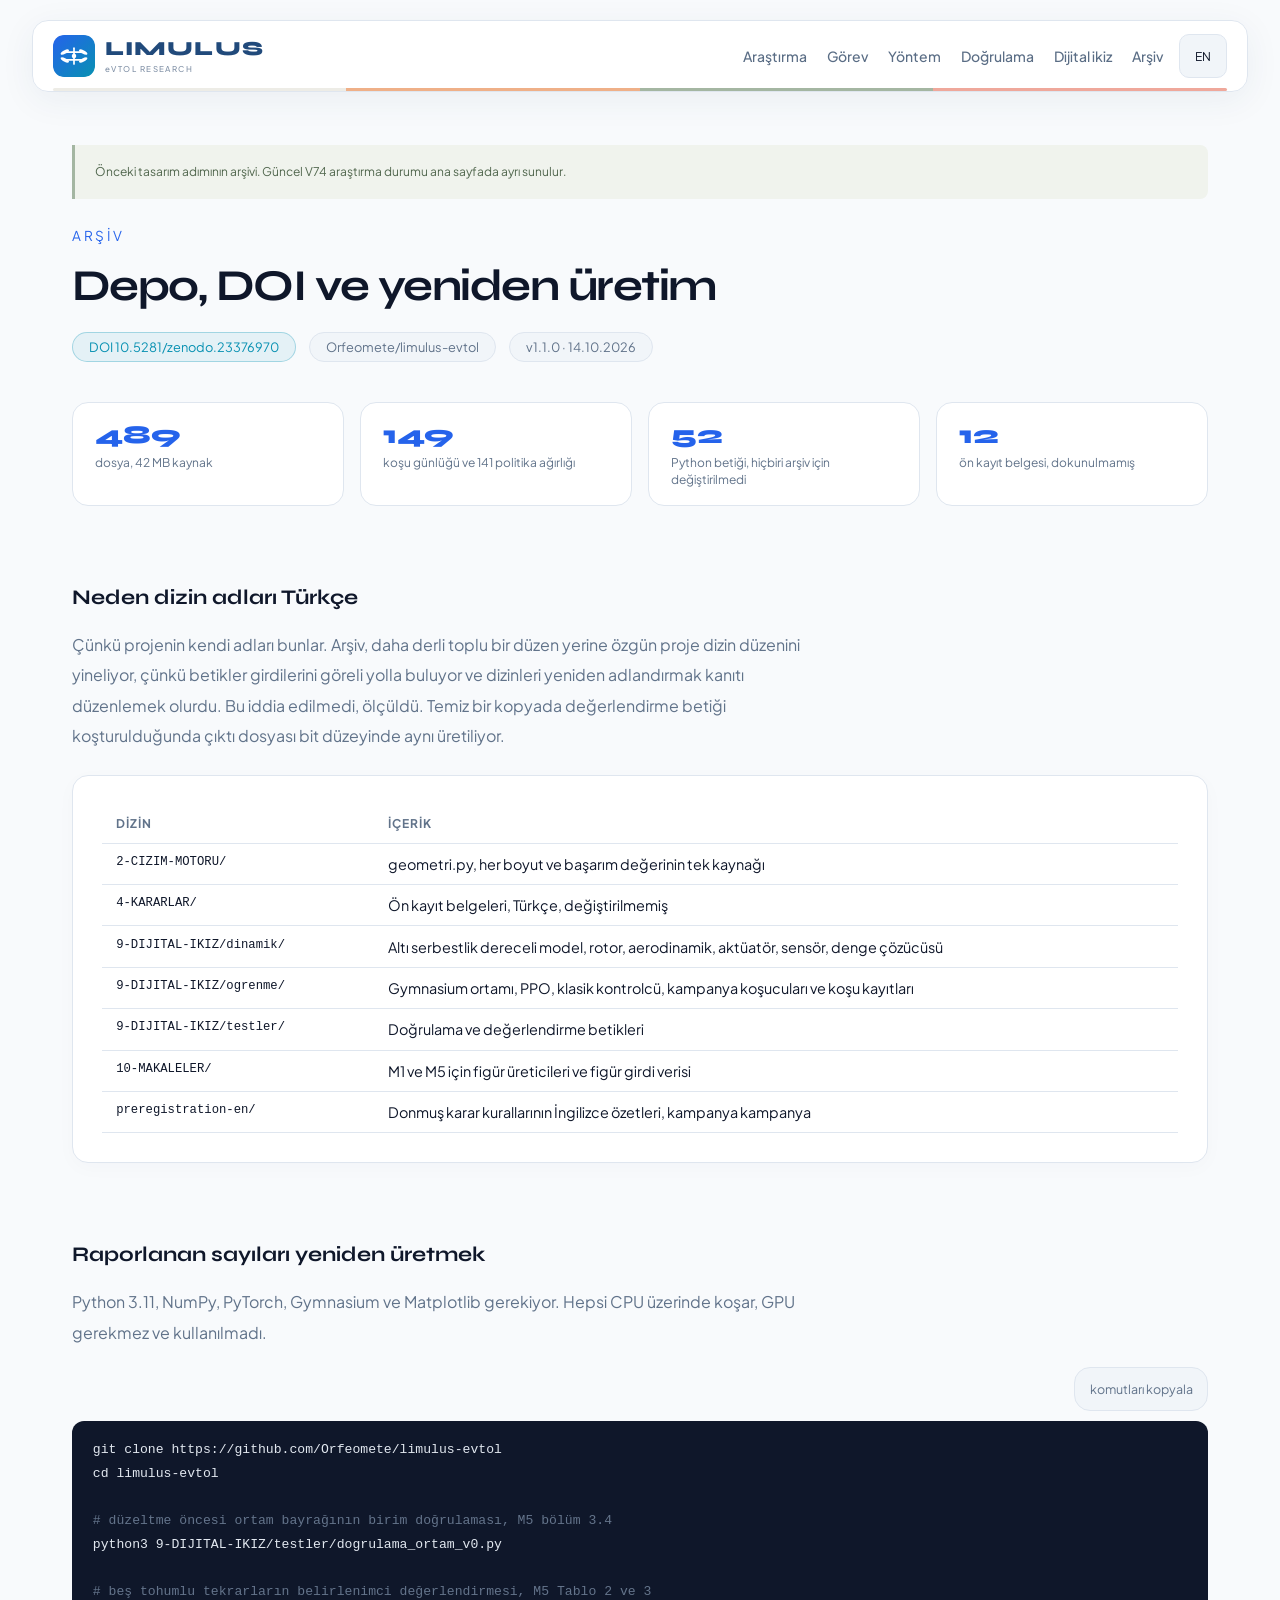
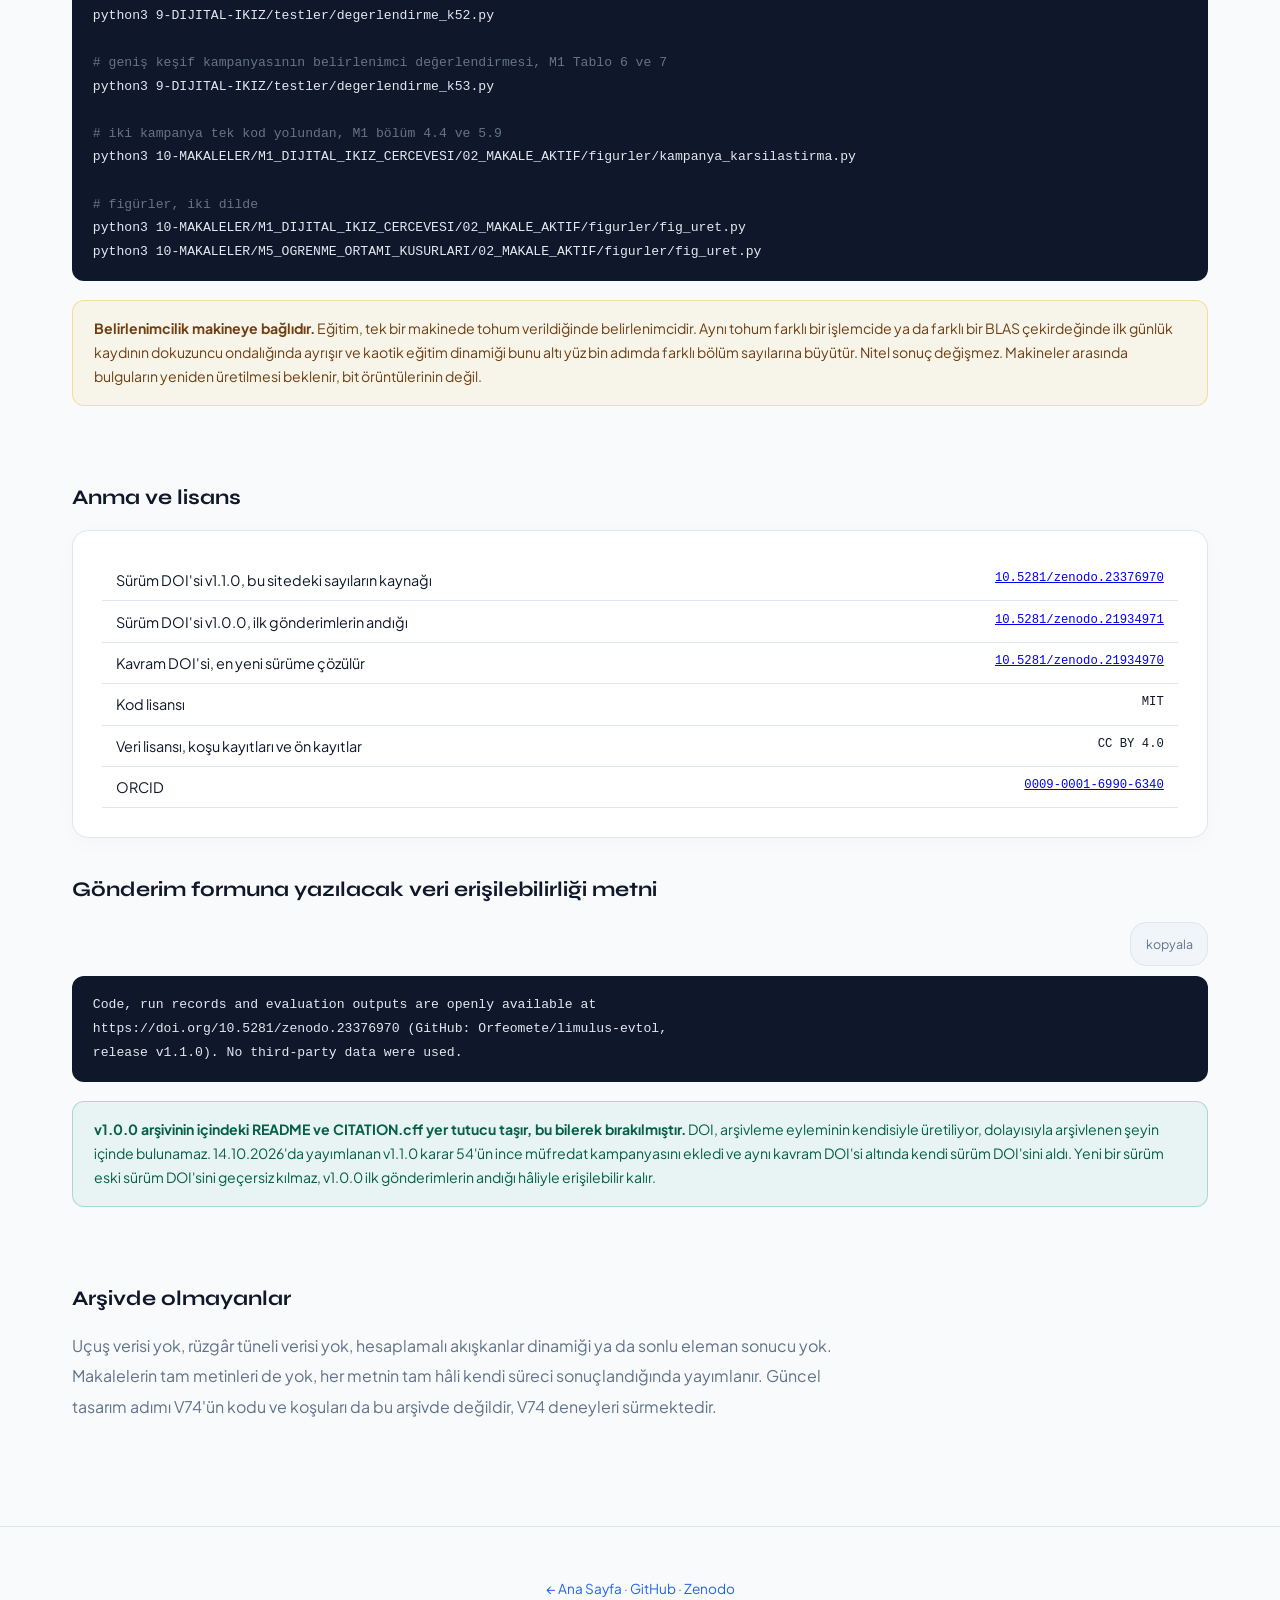
==== arsiv/index.html @ 0f7df324 "Increase navigation label size for readability" ====
<!DOCTYPE html>
<html lang="tr">
<head>
<meta charset="UTF-8">
<meta name="viewport" content="width=device-width, initial-scale=1.0">
<title>Arşiv, Depo ve DOI — LIMULUS-eVTOL</title>
<meta name="description" content="LIMULUS-eVTOL deposu, Zenodo DOI'leri, yeniden üretim komutları ve lisanslar.">
<meta property="og:type" content="website">
<meta property="og:site_name" content="LIMULUS-eVTOL">
<meta property="og:title" content="Arşiv, Depo ve DOI · LIMULUS-eVTOL">
<meta property="og:description" content="LIMULUS-eVTOL deposu, Zenodo DOI'leri, yeniden üretim komutları ve lisanslar.">
<meta property="og:url" content="https://limulus.cdsa.app/arsiv/">
<meta property="og:image" content="https://limulus.cdsa.app/assets/v74_helipad.jpg">
<meta name="twitter:card" content="summary_large_image">
<link rel="icon" type="image/svg+xml" href="../favicon.svg">
<link href="https://fonts.googleapis.com/css2?family=Plus+Jakarta+Sans:wght@300;400;500;600;700;800&family=Syne:wght@400;600;700;800&display=swap" rel="stylesheet">
<link rel="stylesheet" href="../assets/limulus.css?v=20261023nav1">
<script>document.documentElement.classList.add("js")</script>

<style>
pre.kod { background: #0f172a; color: #e2e8f0; border-radius: 12px; padding: 1.1rem 1.3rem; overflow-x: auto; font-size: 0.82rem; line-height: 1.8; font-family: ui-monospace, SFMono-Regular, Menlo, monospace; }
pre.kod .c { color: #64748b; }
.kopyala { background: var(--surface2); border: 1px solid var(--border); border-radius: 16px; padding: 0.35rem 0.9rem; font-size: 0.78rem; cursor: pointer; font-family: inherit; color: var(--text-muted); }
.kopyala:hover { border-color: var(--accent); color: var(--accent); }
</style>
</head>
<body data-kok="../" class="archive-page"><a class="skip-link" href="#archive-content">İçeriğe geç / Skip to content</a>

<nav aria-label="Ana gezinme"><a class="nav-logo" href="../"><img src="../favicon.svg" alt="" width="42" height="42"><span class="brand-word">LIMULUS<small>eVTOL RESEARCH</small></span></a><ul class="nav-links" id="main-nav"><li><a class="" data-tr="Araştırma" data-en="Research" href="../#ozet">Araştırma</a></li><li><a class="" data-tr="Görev" data-en="Mission" href="../#senaryo">Görev</a></li><li><a class="" data-tr="Yöntem" data-en="Methods" href="../#yontem">Yöntem</a></li><li><a class="" data-tr="Doğrulama" data-en="Validation" href="../#dogrulama">Doğrulama</a></li><li><a class="" data-tr="Dijital ikiz" data-en="Digital twin" href="../ikiz/">Dijital ikiz</a></li><li><a class="" data-tr="Arşiv" data-en="Archive" href="../arsiv/">Arşiv</a></li></ul><button type="button" class="lang-btn" onclick="toggleLang()" aria-label="Switch to English">EN</button></nav>

<header class="page-head"><p class="archive-context" data-tr="Önceki tasarım adımının arşivi. Güncel V74 araştırma durumu ana sayfada ayrı sunulur." data-en="Archive of the earlier design stage. The current V74 research status is presented separately on the home page." >Önceki tasarım adımının arşivi. Güncel V74 araştırma durumu ana sayfada ayrı sunulur.</p>
  <div class="section-label" data-tr="Arşiv" data-en="Archive">Arşiv</div>
  <h1 data-tr="Depo, DOI ve yeniden üretim" data-en="Repository, DOI and reproduction">Depo, DOI ve yeniden üretim</h1>
  <div class="badge-line">
    <a class="precomp-badge" href="https://doi.org/10.5281/zenodo.23376970" target="_blank" rel="noopener" style="text-decoration:none">DOI 10.5281/zenodo.23376970</a>
    <a class="meta-tag" href="https://github.com/Orfeomete/limulus-evtol" target="_blank" rel="noopener" style="text-decoration:none">Orfeomete/limulus-evtol</a>
    <span class="meta-tag">v1.1.0 · 14.10.2026</span>
  </div>
</header>

<main id="archive-content">
  <section style="padding-top:1rem">
    <div class="chips">
      <div class="chip"><div class="v">489</div><div class="k" data-tr="dosya, 42 MB kaynak" data-en="files, 42 MB source">dosya, 42 MB kaynak</div></div>
      <div class="chip"><div class="v">149</div><div class="k" data-tr="koşu günlüğü ve 141 politika ağırlığı" data-en="run logs and 141 policy checkpoints">koşu günlüğü ve 141 politika ağırlığı</div></div>
      <div class="chip"><div class="v">52</div><div class="k" data-tr="Python betiği, hiçbiri arşiv için değiştirilmedi" data-en="Python scripts, none edited for archiving">Python betiği, hiçbiri arşiv için değiştirilmedi</div></div>
      <div class="chip"><div class="v">12</div><div class="k" data-tr="ön kayıt belgesi, dokunulmamış" data-en="preregistration documents, untouched">ön kayıt belgesi, dokunulmamış</div></div>
    </div>
  </section>

  <section>
    <h2 data-tr="Neden dizin adları Türkçe" data-en="Why the directory names are Turkish">Neden dizin adları Türkçe</h2>
    <p class="lead"
       data-tr="Çünkü projenin kendi adları bunlar. Arşiv, daha derli toplu bir düzen yerine özgün proje dizin düzenini yineliyor, çünkü betikler girdilerini göreli yolla buluyor ve dizinleri yeniden adlandırmak kanıtı düzenlemek olurdu. Bu iddia edilmedi, ölçüldü. Temiz bir kopyada değerlendirme betiği koşturulduğunda çıktı dosyası bit düzeyinde aynı üretiliyor."
       data-en="Because they are the project's own names. The archive reproduces the original project directory layout rather than a tidier one, because the scripts locate their inputs by relative path and renaming the directories would have meant editing the evidence. This was measured rather than asserted. Running the evaluation script in a fresh clone regenerates the output file bit-identically.">
      Çünkü projenin kendi adları bunlar. Arşiv, daha derli toplu bir düzen yerine özgün proje dizin düzenini yineliyor, çünkü betikler girdilerini göreli yolla buluyor ve dizinleri yeniden adlandırmak kanıtı düzenlemek olurdu. Bu iddia edilmedi, ölçüldü. Temiz bir kopyada değerlendirme betiği koşturulduğunda çıktı dosyası bit düzeyinde aynı üretiliyor.
    </p>
    <div class="card" style="margin-top:1.5rem;overflow-x:auto">
      <table class="cfg">
        <thead><tr><th data-tr="Dizin" data-en="Directory">Dizin</th><th style="text-align:left" data-tr="İçerik" data-en="Contents">İçerik</th></tr></thead>
        <tbody>
          <tr><td class="mono">2-CIZIM-MOTORU/</td><td style="text-align:left" data-tr="geometri.py, her boyut ve başarım değerinin tek kaynağı" data-en="geometri.py, the single source of truth for every dimension and performance value">geometri.py, her boyut ve başarım değerinin tek kaynağı</td></tr>
          <tr><td class="mono">4-KARARLAR/</td><td style="text-align:left" data-tr="Ön kayıt belgeleri, Türkçe, değiştirilmemiş" data-en="The preregistration documents, in Turkish, unmodified">Ön kayıt belgeleri, Türkçe, değiştirilmemiş</td></tr>
          <tr><td class="mono">9-DIJITAL-IKIZ/dinamik/</td><td style="text-align:left" data-tr="Altı serbestlik dereceli model, rotor, aerodinamik, aktüatör, sensör, denge çözücüsü" data-en="Six-degree-of-freedom model, rotor, aerodynamics, actuator, sensor, trim solver">Altı serbestlik dereceli model, rotor, aerodinamik, aktüatör, sensör, denge çözücüsü</td></tr>
          <tr><td class="mono">9-DIJITAL-IKIZ/ogrenme/</td><td style="text-align:left" data-tr="Gymnasium ortamı, PPO, klasik kontrolcü, kampanya koşucuları ve koşu kayıtları" data-en="Gymnasium environment, PPO, classical controller, campaign runners and the run records">Gymnasium ortamı, PPO, klasik kontrolcü, kampanya koşucuları ve koşu kayıtları</td></tr>
          <tr><td class="mono">9-DIJITAL-IKIZ/testler/</td><td style="text-align:left" data-tr="Doğrulama ve değerlendirme betikleri" data-en="Verification and evaluation scripts">Doğrulama ve değerlendirme betikleri</td></tr>
          <tr><td class="mono">10-MAKALELER/</td><td style="text-align:left" data-tr="M1 ve M5 için figür üreticileri ve figür girdi verisi" data-en="Figure generators and figure input data for M1 and M5">M1 ve M5 için figür üreticileri ve figür girdi verisi</td></tr>
          <tr><td class="mono">preregistration-en/</td><td style="text-align:left" data-tr="Donmuş karar kurallarının İngilizce özetleri, kampanya kampanya" data-en="English summaries of the frozen decision rules, campaign by campaign">Donmuş karar kurallarının İngilizce özetleri, kampanya kampanya</td></tr>
        </tbody>
      </table>
    </div>
  </section>

  <section>
    <h2 data-tr="Raporlanan sayıları yeniden üretmek" data-en="Reproducing the reported numbers">Raporlanan sayıları yeniden üretmek</h2>
    <p class="lead" style="margin-bottom:1.2rem"
       data-tr="Python 3.11, NumPy, PyTorch, Gymnasium ve Matplotlib gerekiyor. Hepsi CPU üzerinde koşar, GPU gerekmez ve kullanılmadı."
       data-en="Requires Python 3.11, NumPy, PyTorch, Gymnasium and Matplotlib. Everything runs on CPU, no GPU is required and none was used.">
      Python 3.11, NumPy, PyTorch, Gymnasium ve Matplotlib gerekiyor. Hepsi CPU üzerinde koşar, GPU gerekmez ve kullanılmadı.
    </p>
    <div style="display:flex;justify-content:flex-end;margin-bottom:0.6rem"><button class="kopyala" onclick="kopyala('kodBlok', this)" data-tr="komutları kopyala" data-en="copy commands">komutları kopyala</button></div>
<pre class="kod" id="kodBlok">git clone https://github.com/Orfeomete/limulus-evtol
cd limulus-evtol

<span class="c"># düzeltme öncesi ortam bayrağının birim doğrulaması, M5 bölüm 3.4</span>
python3 9-DIJITAL-IKIZ/testler/dogrulama_ortam_v0.py

<span class="c"># beş tohumlu tekrarların belirlenimci değerlendirmesi, M5 Tablo 2 ve 3</span>
python3 9-DIJITAL-IKIZ/testler/degerlendirme_k52.py

<span class="c"># geniş keşif kampanyasının belirlenimci değerlendirmesi, M1 Tablo 6 ve 7</span>
python3 9-DIJITAL-IKIZ/testler/degerlendirme_k53.py

<span class="c"># iki kampanya tek kod yolundan, M1 bölüm 4.4 ve 5.9</span>
python3 10-MAKALELER/M1_DIJITAL_IKIZ_CERCEVESI/02_MAKALE_AKTIF/figurler/kampanya_karsilastirma.py

<span class="c"># figürler, iki dilde</span>
python3 10-MAKALELER/M1_DIJITAL_IKIZ_CERCEVESI/02_MAKALE_AKTIF/figurler/fig_uret.py
python3 10-MAKALELER/M5_OGRENME_ORTAMI_KUSURLARI/02_MAKALE_AKTIF/figurler/fig_uret.py</pre>

    <div class="note-box"
         data-tr="<strong>Belirlenimcilik makineye bağlıdır.</strong> Eğitim, tek bir makinede tohum verildiğinde belirlenimcidir. Aynı tohum farklı bir işlemcide ya da farklı bir BLAS çekirdeğinde ilk günlük kaydının dokuzuncu ondalığında ayrışır ve kaotik eğitim dinamiği bunu altı yüz bin adımda farklı bölüm sayılarına büyütür. Nitel sonuç değişmez. Makineler arasında bulguların yeniden üretilmesi beklenir, bit örüntülerinin değil."
         data-en="<strong>Determinism is machine-dependent.</strong> Training is deterministic given a seed on one machine. The same seed on a different CPU or BLAS kernel diverges at the ninth decimal of the first log record, and chaotic training dynamics amplify that into different episode counts by six hundred thousand steps. The qualitative outcome is unchanged. Across machines, expect to reproduce findings rather than bit patterns.">
      <strong>Belirlenimcilik makineye bağlıdır.</strong> Eğitim, tek bir makinede tohum verildiğinde belirlenimcidir. Aynı tohum farklı bir işlemcide ya da farklı bir BLAS çekirdeğinde ilk günlük kaydının dokuzuncu ondalığında ayrışır ve kaotik eğitim dinamiği bunu altı yüz bin adımda farklı bölüm sayılarına büyütür. Nitel sonuç değişmez. Makineler arasında bulguların yeniden üretilmesi beklenir, bit örüntülerinin değil.
    </div>
  </section>

  <section>
    <h2 data-tr="Anma ve lisans" data-en="Citation and licence">Anma ve lisans</h2>
    <div class="card">
      <table class="cfg">
        <tbody>
          <tr><td data-tr="Sürüm DOI'si v1.1.0, bu sitedeki sayıların kaynağı" data-en="Version DOI v1.1.0, source of the numbers on this site">Sürüm DOI'si v1.1.0, bu sitedeki sayıların kaynağı</td><td class="mono"><a href="https://doi.org/10.5281/zenodo.23376970" target="_blank" rel="noopener">10.5281/zenodo.23376970</a></td></tr>
          <tr><td data-tr="Sürüm DOI'si v1.0.0, ilk gönderimlerin andığı" data-en="Version DOI v1.0.0, cited by the first submissions">Sürüm DOI'si v1.0.0, ilk gönderimlerin andığı</td><td class="mono"><a href="https://doi.org/10.5281/zenodo.21934971" target="_blank" rel="noopener">10.5281/zenodo.21934971</a></td></tr>
          <tr><td data-tr="Kavram DOI'si, en yeni sürüme çözülür" data-en="Concept DOI, resolves to the newest version">Kavram DOI'si, en yeni sürüme çözülür</td><td class="mono"><a href="https://doi.org/10.5281/zenodo.21934970" target="_blank" rel="noopener">10.5281/zenodo.21934970</a></td></tr>
          <tr><td data-tr="Kod lisansı" data-en="Code licence">Kod lisansı</td><td class="mono">MIT</td></tr>
          <tr><td data-tr="Veri lisansı, koşu kayıtları ve ön kayıtlar" data-en="Data licence, run records and preregistrations">Veri lisansı, koşu kayıtları ve ön kayıtlar</td><td class="mono">CC BY 4.0</td></tr>
          <tr><td>ORCID</td><td class="mono"><a href="https://orcid.org/0009-0001-6990-6340" target="_blank" rel="noopener">0009-0001-6990-6340</a></td></tr>
        </tbody>
      </table>
    </div>

    <h2 style="margin-top:2.5rem" data-tr="Gönderim formuna yazılacak veri erişilebilirliği metni" data-en="Data availability text for the submission form">Gönderim formuna yazılacak veri erişilebilirliği metni</h2>
    <div style="display:flex;justify-content:flex-end;margin-bottom:0.6rem"><button class="kopyala" onclick="kopyala('daBlok', this)" data-tr="kopyala" data-en="copy">kopyala</button></div>
<pre class="kod" id="daBlok">Code, run records and evaluation outputs are openly available at
https://doi.org/10.5281/zenodo.23376970 (GitHub: Orfeomete/limulus-evtol,
release v1.1.0). No third-party data were used.</pre>

    <div class="ok-box"
         data-tr="<strong>v1.0.0 arşivinin içindeki README ve CITATION.cff yer tutucu taşır, bu bilerek bırakılmıştır.</strong> DOI, arşivleme eyleminin kendisiyle üretiliyor, dolayısıyla arşivlenen şeyin içinde bulunamaz. 14.10.2026'da yayımlanan v1.1.0 karar 54'ün ince müfredat kampanyasını ekledi ve aynı kavram DOI'si altında kendi sürüm DOI'sini aldı. Yeni bir sürüm eski sürüm DOI'sini geçersiz kılmaz, v1.0.0 ilk gönderimlerin andığı hâliyle erişilebilir kalır."
         data-en="<strong>The README and CITATION.cff inside the v1.0.0 archive carry a placeholder, and that was left there deliberately.</strong> The DOI is minted by the act of archiving, so it cannot exist inside the thing being archived. Release v1.1.0 of 14 October 2026 added the fine curriculum campaign of decision 54 and received its own version DOI under the same concept DOI. A new release does not invalidate an earlier version DOI, and v1.0.0 remains available in the state the first submissions cited.">
      <strong>v1.0.0 arşivinin içindeki README ve CITATION.cff yer tutucu taşır, bu bilerek bırakılmıştır.</strong> DOI, arşivleme eyleminin kendisiyle üretiliyor, dolayısıyla arşivlenen şeyin içinde bulunamaz. 14.10.2026'da yayımlanan v1.1.0 karar 54'ün ince müfredat kampanyasını ekledi ve aynı kavram DOI'si altında kendi sürüm DOI'sini aldı. Yeni bir sürüm eski sürüm DOI'sini geçersiz kılmaz, v1.0.0 ilk gönderimlerin andığı hâliyle erişilebilir kalır.
    </div>
  </section>

  <section>
    <h2 data-tr="Arşivde olmayanlar" data-en="What the archive does not contain">Arşivde olmayanlar</h2>
    <p class="lead"
       data-tr="Uçuş verisi yok, rüzgâr tüneli verisi yok, hesaplamalı akışkanlar dinamiği ya da sonlu eleman sonucu yok. Makalelerin tam metinleri de yok, her metnin tam hâli kendi süreci sonuçlandığında yayımlanır. Güncel tasarım adımı V74'ün kodu ve koşuları da bu arşivde değildir, V74 deneyleri sürmektedir."
       data-en="No flight data, no wind tunnel data, and no computational fluid dynamics or finite element results. Nor the full texts of the manuscripts, the full text of each is published when its own process concludes. The code and runs of the current design step V74 are not in this archive either, as the V74 experiments are still running.">
      Uçuş verisi yok, rüzgâr tüneli verisi yok, hesaplamalı akışkanlar dinamiği ya da sonlu eleman sonucu yok. Makalelerin tam metinleri de yok, her metnin tam hâli kendi süreci sonuçlandığında yayımlanır. Güncel tasarım adımı V74'ün kodu ve koşuları da bu arşivde değildir, V74 deneyleri sürmektedir.
    </p>
  </section>
</main>

<footer>
  <a href="../" data-tr="← Ana Sayfa" data-en="← Home">← Ana Sayfa</a> ·
  <a href="https://github.com/Orfeomete/limulus-evtol" target="_blank" rel="noopener">GitHub</a> ·
  <a href="https://doi.org/10.5281/zenodo.21934970" target="_blank" rel="noopener">Zenodo</a>
</footer>

<script src="../assets/limulus.js?v=20261023r1"></script>
<script>
function kopyala(id, btn) {
  var t = document.getElementById(id).innerText;
  navigator.clipboard.writeText(t).then(function () {
    var eski = btn.textContent;
    btn.textContent = window.LANG === 'en' ? 'copied' : 'kopyalandı';
    setTimeout(function () { btn.textContent = eski; }, 1600);
  });
}
</script>
</body>
</html>
---- assets/limulus.css ----
/* LIMULUS-eVTOL — cdsa.app temasinin birebir devami */
:root {
  --bg: #f8fafc; --surface: #ffffff; --surface2: #f1f5f9;
  --accent: #2563eb; --accent2: #0891b2;
  --text: #0f172a; --text-muted: #64748b; --border: rgba(0,0,0,0.08);
}
* { margin: 0; padding: 0; box-sizing: border-box; }
html { scroll-behavior: smooth; }
section, .band-section { scroll-margin-top: 100px; }
body { font-family: 'Plus Jakarta Sans', sans-serif; background: var(--bg); color: var(--text); overflow-x: hidden; }

nav { position: fixed; top: 16px; left: 50%; transform: translateX(-50%); z-index: 100; padding: 0.6rem 1.5rem; display: flex; justify-content: space-between; align-items: center; gap: 1rem; background: rgba(255,255,255,0.95); backdrop-filter: blur(12px); border: 1px solid var(--border); border-radius: 16px; box-shadow: 0 4px 24px rgba(0,0,0,0.08); width: calc(100% - 160px); max-width: 940px; }
.nav-logo { display: flex; align-items: center; text-decoration: none; }
.nav-links { display: flex; gap: 1.6rem; list-style: none; }
.nav-links a { color: var(--text-muted); text-decoration: none; font-size: 0.95rem; transition: color 0.2s; white-space: nowrap; }
.nav-links a:hover, .nav-links a.on { color: var(--text); }
.lang-btn { background: var(--surface2); border: 1px solid var(--border); color: var(--text); padding: 0.4rem 1rem; border-radius: 16px; cursor: pointer; font-size: 0.85rem; transition: all 0.2s; font-family: inherit; }
.lang-btn:hover { background: var(--accent); border-color: var(--accent); color: #fff; }

.hero { min-height: 100vh; display: flex; align-items: center; justify-content: center; text-align: center; padding: 8rem 2rem 4rem; position: relative; overflow: hidden; }
.hero-bg { position: absolute; inset: 0; background: radial-gradient(ellipse 80% 60% at 50% 40%, rgba(37,99,235,0.07) 0%, transparent 70%), radial-gradient(ellipse 50% 40% at 80% 80%, rgba(8,145,178,0.05) 0%, transparent 60%); }
.hero-content { position: relative; max-width: 900px; }
.hero-badge { display: inline-flex; align-items: center; gap: 0.5rem; background: rgba(59,130,246,0.1); border: 1px solid rgba(59,130,246,0.3); padding: 0.4rem 1rem; border-radius: 16px; font-size: 0.8rem; letter-spacing: 0.1em; color: var(--accent); margin-bottom: 2rem; }
.hero-badge::before { content: ''; width: 6px; height: 6px; background: var(--accent); border-radius: 50%; animation: pulse 2s infinite; }
@keyframes pulse { 0%, 100% { opacity: 1; transform: scale(1); } 50% { opacity: 0.5; transform: scale(1.5); } }
.hero h1 { font-size: clamp(1.4rem, 3vw, 2.4rem); font-weight: 800; line-height: 1.15; margin-bottom: 1.5rem; }
.hero h1 span { background: linear-gradient(135deg, var(--accent), var(--accent2)); -webkit-background-clip: text; background-clip: text; -webkit-text-fill-color: transparent; }
.hero-sub { font-size: 1.1rem; color: var(--text-muted); max-width: 680px; margin: 0 auto 2.5rem; line-height: 1.7; }
.hero-meta { display: flex; gap: 1rem; justify-content: center; flex-wrap: wrap; }
.meta-tag { background: var(--surface2); border: 1px solid var(--border); padding: 0.4rem 1rem; border-radius: 16px; font-size: 0.8rem; color: var(--text-muted); }

section { padding: 6rem 2rem; max-width: 1100px; margin: 0 auto; }
.section-label { font-size: 0.85rem; letter-spacing: 0.2em; color: var(--accent); text-transform: uppercase; margin-bottom: 1rem; }
h2 { font-family: 'Syne', sans-serif; font-size: clamp(1.6rem, 3vw, 2.4rem); font-weight: 700; line-height: 1.2; margin-bottom: 1.5rem; }
h3 { font-family: 'Syne', sans-serif; }
.lead { color: var(--text-muted); line-height: 1.9; font-size: 1rem; max-width: 760px; }
.divider { width: 100%; height: 1px; background: var(--border); }

.card { background: var(--surface); border: 1px solid var(--border); border-radius: 16px; padding: 1.8rem; }
.abstract-box { background: var(--surface); border: 1px solid var(--border); border-radius: 16px; padding: 2.5rem; margin-top: 2rem; }
.abstract-box p { color: var(--text-muted); line-height: 1.9; }
.keywords { margin-top: 1.5rem; display: flex; flex-wrap: wrap; gap: 0.5rem; }
.keyword { background: rgba(59,130,246,0.1); border: 1px solid rgba(59,130,246,0.2); color: var(--accent); padding: 0.3rem 0.8rem; border-radius: 16px; font-size: 0.8rem; }

.chips { display: flex; gap: 1rem; flex-wrap: wrap; }
.chip { background: var(--surface); border: 1px solid var(--border); border-radius: 16px; padding: 1rem 1.4rem; min-width: 150px; flex: 1 1 150px; }
.chip .v { font-family: 'Syne', sans-serif; font-size: 1.6rem; font-weight: 800; color: var(--accent); }
.chip .k { font-size: 0.75rem; color: var(--text-muted); margin-top: 0.3rem; line-height: 1.4; }

.sections-grid { display: grid; grid-template-columns: repeat(auto-fit, minmax(280px, 1fr)); gap: 1.5rem; margin-top: 3rem; }
.section-card { background: var(--surface); border: 1px solid var(--border); border-radius: 16px; padding: 2rem; transition: border-color 0.3s, transform 0.3s; text-decoration: none; color: inherit; display: block; }
.section-card:hover { border-color: rgba(59,130,246,0.4); transform: translateY(-4px); }
.section-num { font-family: 'Syne', sans-serif; font-size: 3rem; font-weight: 800; color: rgba(59,130,246,0.15); line-height: 1; margin-bottom: 1rem; }
.section-card h3 { font-size: 1rem; font-weight: 700; margin-bottom: 0.8rem; color: var(--text); }
.section-card p { font-size: 0.9rem; color: var(--text-muted); line-height: 1.7; }

.band-section { padding: 6rem 2rem; background: #f1f5f9; border-top: 1px solid var(--border); border-bottom: 1px solid var(--border); }
.band-inner { max-width: 1100px; margin: 0 auto; }

table.cfg { width: 100%; border-collapse: collapse; font-size: 0.9rem; }
table.cfg th, table.cfg td { padding: 0.7rem 0.9rem; text-align: right; border-bottom: 1px solid var(--border); vertical-align: top; }
table.cfg th:first-child, table.cfg td:first-child { text-align: left; }
table.cfg th { font-size: 0.75rem; letter-spacing: 0.08em; text-transform: uppercase; color: var(--text-muted); white-space: nowrap; }
table.cfg tr.hl td { background: rgba(37,99,235,0.05); font-weight: 600; }
table.cfg tbody tr:hover td { background: rgba(37,99,235,0.03); }
.mono { font-family: ui-monospace, SFMono-Regular, Menlo, monospace; font-size: 0.85em; }

.note-box { margin-top: 1.2rem; background: rgba(234,179,8,0.07); border: 1px solid rgba(234,179,8,0.35); border-radius: 12px; padding: 1rem 1.3rem; font-size: 0.88rem; color: #713f12; line-height: 1.7; }
.stop-box { margin-top: 1.2rem; background: rgba(220,38,38,0.06); border: 1px solid rgba(220,38,38,0.3); border-radius: 12px; padding: 1rem 1.3rem; font-size: 0.88rem; color: #7f1d1d; line-height: 1.7; }
.ok-box { margin-top: 1.2rem; background: rgba(16,163,127,0.07); border: 1px solid rgba(16,163,127,0.3); border-radius: 12px; padding: 1rem 1.3rem; font-size: 0.88rem; color: #065f46; line-height: 1.7; }

.page-head { padding: 7rem 2rem 1.5rem; max-width: 1100px; margin: 0 auto; }
.page-head h1 { font-family: 'Syne', sans-serif; font-size: clamp(1.5rem, 3vw, 2.4rem); font-weight: 700; line-height: 1.2; margin-bottom: 1.2rem; }
.badge-line { display: flex; gap: 0.8rem; flex-wrap: wrap; align-items: center; }
.precomp-badge { display: inline-flex; align-items: center; gap: 0.5rem; background: rgba(8,145,178,0.08); border: 1px solid rgba(8,145,178,0.3); padding: 0.4rem 1rem; border-radius: 16px; font-size: 0.8rem; color: var(--accent2); }
/* kaynakca depo kartlari, cdsa.app ile ayni */
.gh-icon { color: #6b7280; flex-shrink: 0; }
.repo-card { display: flex; align-items: center; gap: 10px; padding: 10px 14px; background: #f8fafc; border: 1px solid var(--border); border-radius: 10px; text-decoration: none; transition: border-color 0.2s; }
.repo-card:hover { border-color: rgba(37,99,235,0.4); }
.repo-name { font-size: 12px; font-weight: 600; color: var(--text); }
.repo-path { font-size: 10px; color: var(--text-muted); font-family: ui-monospace, SFMono-Regular, Menlo, monospace; }

.kaynak-liste { font-size: 0.82rem; color: #4b5563; line-height: 2.1; }
.kaynak-liste p { margin-bottom: 0.15rem; }
.kaynak-liste em { color: var(--text-muted); }
.kaynak-baslik { font-size: 0.7rem; letter-spacing: 0.12em; text-transform: uppercase; color: var(--accent); font-weight: 600; margin-bottom: 1rem; }
section[id] { scroll-margin-top: 100px; }

/* sayfa ici bolum dizini */
.sayfa-ic { background: var(--surface); border: 1px solid var(--border); color: var(--text-muted); padding: 0.4rem 1rem; border-radius: 16px; font-size: 0.8rem; text-decoration: none; transition: all 0.2s; white-space: nowrap; }
.sayfa-ic:hover { border-color: rgba(37,99,235,0.45); color: var(--accent); }
.sayfa-ic.vurgu { background: rgba(37,99,235,0.08); border-color: rgba(37,99,235,0.3); color: var(--accent); }
.sayfa-ic.vurgu:hover { background: rgba(37,99,235,0.16); }
main h2[id] { scroll-margin-top: 110px; }

main { max-width: 1100px; margin: 0 auto; padding: 0 2rem 4rem; }
main > section { padding: 2.5rem 0; max-width: none; }
main h2 { font-size: 1.3rem; margin-bottom: 1.2rem; }

/* karar listesi */
.filters { display: flex; gap: 0.6rem; flex-wrap: wrap; margin-bottom: 1.5rem; align-items: center; }
.filter-btn { background: var(--surface); border: 1px solid var(--border); color: var(--text-muted); padding: 0.45rem 1rem; border-radius: 16px; cursor: pointer; font-size: 0.82rem; font-family: inherit; transition: all 0.2s; }
.filter-btn:hover { border-color: rgba(37,99,235,0.4); color: var(--text); }
.filter-btn.on { background: var(--accent); border-color: var(--accent); color: #fff; }
.search { flex: 1 1 200px; min-width: 180px; background: var(--surface); border: 1px solid var(--border); border-radius: 16px; padding: 0.45rem 1rem; font-family: inherit; font-size: 0.85rem; color: var(--text); }
.search:focus { outline: none; border-color: rgba(37,99,235,0.5); }

.kar { background: var(--surface); border: 1px solid var(--border); border-radius: 14px; padding: 1.1rem 1.3rem; margin-bottom: 0.7rem; transition: border-color 0.2s; }
.kar:hover { border-color: rgba(37,99,235,0.35); }
.kar-top { display: flex; gap: 0.9rem; align-items: baseline; flex-wrap: wrap; }
.kar-no { font-family: 'Syne', sans-serif; font-weight: 800; font-size: 1.1rem; color: var(--accent); min-width: 2ch; }
.kar-soru { font-weight: 600; font-size: 0.95rem; flex: 1 1 300px; line-height: 1.5; }
.kar-sonuc { margin-top: 0.6rem; font-size: 0.88rem; color: var(--text-muted); line-height: 1.75; }
.kar-sonuc strong { color: var(--text); }
.kar-alt { margin-top: 0.7rem; display: flex; gap: 0.5rem; flex-wrap: wrap; align-items: center; }
.pill { font-size: 0.7rem; padding: 0.2rem 0.6rem; border-radius: 16px; border: 1px solid var(--border); background: var(--surface2); color: var(--text-muted); }
.pill.arsiv { background: rgba(37,99,235,0.08); border-color: rgba(37,99,235,0.3); color: var(--accent); text-decoration: none; }
.pill.arsiv:hover { background: rgba(37,99,235,0.16); }
.pill.duzeltme { background: rgba(220,38,38,0.08); border-color: rgba(220,38,38,0.35); color: #b91c1c; }
.pill.uyari { background: rgba(234,179,8,0.12); border-color: rgba(234,179,8,0.4); color: #854d0e; }
.pill.kismi { background: rgba(234,179,8,0.08); border-color: rgba(234,179,8,0.3); color: #854d0e; }
.pill.tamam { background: rgba(16,163,127,0.09); border-color: rgba(16,163,127,0.3); color: #047857; }

/* kampanya */
.kamp-grid { display: grid; grid-template-columns: repeat(auto-fit, minmax(320px, 1fr)); gap: 1.2rem; }
.kamp { background: var(--surface); border: 1px solid var(--border); border-radius: 16px; padding: 1.4rem; transition: border-color 0.2s, transform 0.2s; }
.kamp:hover { border-color: rgba(37,99,235,0.4); transform: translateY(-3px); }
.kamp h3 { font-size: 0.95rem; font-weight: 700; margin-bottom: 0.2rem; }
.kamp .dir { font-family: ui-monospace, monospace; font-size: 0.72rem; color: var(--text-muted); margin-bottom: 0.9rem; word-break: break-all; }
.kamp .kv { display: flex; justify-content: space-between; gap: 1rem; padding: 0.35rem 0; border-bottom: 1px dashed var(--border); font-size: 0.82rem; }
.kamp .kv .k { flex: 0 0 auto; }
.kamp .kv .v { text-align: right; word-break: break-word; }
.kamp .kv .k { color: var(--text-muted); }
.kamp .kv .v { font-family: ui-monospace, monospace; }

/* muhendislik cizimleri */
.cizim { background: var(--surface); border: 1px solid var(--border); border-radius: 16px; overflow: hidden; margin: 0; }
.cizim img { display: block; width: 100%; height: auto; background: #fff; }
.cizim figcaption { padding: 0.9rem 1.3rem; border-top: 1px solid var(--border); font-size: 0.85rem; color: var(--text-muted); line-height: 1.6; display: flex; justify-content: space-between; gap: 1rem; align-items: baseline; flex-wrap: wrap; }
.cizim figcaption .bak { color: var(--accent); text-decoration: none; white-space: nowrap; font-size: 0.8rem; }
.cizim figcaption .bak:hover { text-decoration: underline; }
/* ust gorunus dikey formatta, tam genislikte devasa olurdu */
.cizim-dikey { max-width: 620px; margin-left: auto; margin-right: auto; }
.cizim-sec { display: flex; gap: 0.5rem; margin-bottom: 1rem; flex-wrap: wrap; }
.cizim-sec button { background: var(--surface); border: 1px solid var(--border); color: var(--text-muted); padding: 0.45rem 1.1rem; border-radius: 16px; cursor: pointer; font-size: 0.85rem; font-family: inherit; transition: all 0.2s; }
.cizim-sec button:hover { border-color: rgba(37,99,235,0.4); color: var(--text); }
.cizim-sec button.on { background: var(--accent); border-color: var(--accent); color: #fff; }
.hero-cizim { max-width: 1100px; margin: 0 auto; padding: 0 2rem 5rem; }
@media (max-width: 768px) { .hero-cizim { padding: 0 1.2rem 3rem; } }

footer { padding: 3rem 2rem; border-top: 1px solid var(--border); text-align: center; color: var(--text-muted); font-size: 0.85rem; line-height: 2; }
footer a { color: var(--accent); text-decoration: none; }
/* Icerik ontanimli olarak GORUNURDUR. Solup gelme yalniz JS varsa devreye girer,
   boylece betik yuklenmezse ya da gozlemci hic tetiklenmezse hicbir bolum kaybolmaz. */
.js .fade-in { opacity: 0; transform: translateY(30px); transition: opacity 0.6s ease, transform 0.6s ease; }
.js .fade-in.visible { opacity: 1; transform: translateY(0); }
@media (prefers-reduced-motion: reduce) {
  .js .fade-in { opacity: 1; transform: none; transition: none; }
}

.nav-toggle { display: none; background: var(--surface2); border: 1px solid var(--border); color: var(--text); border-radius: 12px; padding: 0.35rem 0.75rem; font-size: 1.05rem; line-height: 1; cursor: pointer; font-family: inherit; }
@media (max-width: 900px) {
  nav { width: calc(100% - 32px); flex-wrap: wrap; }
  .nav-toggle { display: inline-block; margin-left: auto; }
  .nav-links { display: none; }
  .nav-links.acik { display: flex; flex-direction: column; gap: 0.9rem; order: 3; width: 100%; padding: 0.9rem 0.2rem 0.4rem; border-top: 1px solid var(--border); margin-top: 0.4rem; }
}
.varyant-grid { grid-template-columns: repeat(4, minmax(0, 1fr)); }
.varyant-grid .section-num { color: var(--accent); margin-bottom: 0.3rem; }
.varyant-grid .eksen-etiket { font-size: 0.72rem; letter-spacing: 0.08em; text-transform: uppercase; color: var(--text-muted); margin-bottom: 0.9rem; }
@media (max-width: 1100px) { .varyant-grid { grid-template-columns: repeat(2, minmax(0, 1fr)); } }
.v74-not { font-size: 0.85rem; color: var(--text-muted); line-height: 1.7; margin-top: 0.8rem; }
@media (max-width: 768px) { .sections-grid { grid-template-columns: 1fr !important; } section { padding: 4rem 1.2rem; } main { padding: 0 1.2rem 3rem; } .page-head { padding: 6rem 1.2rem 1rem; } }

.video-baslik { font-size: 0.85rem; letter-spacing: 0.2em; color: var(--accent); text-transform: uppercase; margin: 2.5rem 0 1rem; }
.video-grid { display: grid; grid-template-columns: repeat(2, minmax(0, 1fr)); gap: 1.5rem; }
.video { margin: 0; background: var(--surface); border: 1px solid var(--border); border-radius: 16px; overflow: hidden; }
.video-cerceve { position: relative; aspect-ratio: 16 / 9; background: #0f172a; }
.video-cerceve iframe { position: absolute; inset: 0; width: 100%; height: 100%; border: 0; display: block; }
.video figcaption { padding: 0.9rem 1.1rem 1rem; font-size: 0.85rem; color: var(--text-muted); line-height: 1.6; }
@media (max-width: 768px) { .video-grid { grid-template-columns: 1fr; } }
/* 23 Oct 2026: shared CDSA presentation and accessible navigation. */
:root { --text-muted:#61738a; --border:#dfe6ef; }
html { scroll-padding-top:110px; }
body { -webkit-font-smoothing:antialiased; }
button,a,input,select,summary { -webkit-tap-highlight-color:transparent; }
:focus-visible { outline:3px solid #2563eb; outline-offset:4px; }
nav { width:calc(100% - 64px); max-width:1240px; top:20px; min-height:72px; padding:10px 20px; border-radius:16px; box-shadow:0 8px 35px #233d6010; }
.nav-logo { gap:10px; flex-shrink:0; color:#214a7b; }
.nav-logo img { display:block; border-radius:11px; width:42px; height:42px; }
.brand-word { font-family:'Syne',sans-serif; font-size:20px; font-weight:800; letter-spacing:.055em; line-height:1.1; }
.brand-word small { display:block; font-family:'Plus Jakarta Sans',sans-serif; font-size:8px; font-weight:500; color:#8292a7; letter-spacing:.18em; padding-top:5px; }
.nav-links { gap:20px; align-items:center; margin-left:auto; }
.nav-links a { font-size:14px; display:inline-flex; align-items:center; min-height:44px; font-weight:500; color:#5a6d85; }
.nav-links a:hover { color:#2563eb; }
.lang-btn { min-width:48px; min-height:44px; border-radius:10px; font-size:12px; padding:8px 12px; }
.nav-toggle { min-width:44px; min-height:44px; border-radius:10px; }
.skip-link { position:fixed; z-index:200; top:-100px; left:20px; background:white; padding:14px 18px; color:#2563eb; border:2px solid #2563eb; border-radius:8px; }
.skip-link:focus { top:15px; }
.archive-page .page-head { padding-top:145px; max-width:1200px; }
.archive-page main { max-width:1200px; }
.archive-page .page-head h1 { font-size:clamp(28px,4vw,44px); letter-spacing:-.035em; }
.archive-page .card,.archive-page .kar,.archive-page .kamp { box-shadow:0 5px 20px #233d6006; }
.archive-page .filter-btn,.archive-page .cizim-sec button,.archive-page .kopyala { min-height:44px; }
.archive-page .search { min-height:44px; }
.archive-page .sayfa-ic { display:inline-flex; align-items:center; min-height:44px; white-space:normal; }
.archive-context { padding:16px 20px; background:#eef4fc; color:#597594; font-size:12px; line-height:1.8; border-left:3px solid #93b4e6; border-radius:0 8px 8px 0; margin-bottom:28px; }
@media(max-width:1080px) {
 nav { width:calc(100% - 40px); flex-wrap:wrap; }
 .nav-toggle { display:inline-flex; align-items:center; justify-content:center; margin-left:auto; }
 .nav-links { display:none; }
 .nav-links.acik { display:flex; flex-direction:column; align-items:stretch; gap:1px; order:3; width:100%; padding:10px 0 4px; border-top:1px solid var(--border); margin-top:6px; }
 .nav-links a { display:flex; padding:7px 12px; border-radius:7px; min-height:44px; font-size:14px; }
 .nav-links a:hover { background:#f1f5f9; }
 html:not(.js) .nav-links { display:flex; flex-wrap:wrap; width:100%; order:3; }
}
@media(max-width:480px) {
 nav { width:calc(100% - 28px); top:14px; min-height:66px; padding:8px 12px; gap:9px; }
 .brand-word { font-size:17px; }.brand-word small { font-size:7px; }.nav-logo { gap:8px; }.nav-logo img { width:36px; height:36px; }
 .archive-page .page-head { padding-top:125px; }.archive-page table.cfg { font-size:12px; }.archive-page table.cfg th,.archive-page table.cfg td { padding:10px; }
}
@media(prefers-reduced-motion:reduce) { html { scroll-behavior:auto; } * { animation:none!important; transition:none!important; } }
@media(max-width:360px) {
 nav { gap:6px; padding:8px 10px; }
 .nav-logo { gap:6px; }
 .nav-logo img { width:30px; height:30px; }
 .brand-word { font-size:13px; }
 .brand-word small { font-size:6px; letter-spacing:.1em; }
}
/* One anchor offset: section padding already clears the fixed header. */
html { scroll-padding-top:0; }
.home section[id] { scroll-margin-top:20px; }
/* Shared aircraft palette: sage RGB is an existing presentation choice. */
:root { --v1:#edece6; --v2:#efb088; --v3:#a4b6a2; --v4:#efa89b; }
nav::after { content:''; position:absolute; left:20px; right:20px; bottom:0; height:3px; background:linear-gradient(90deg,var(--v1) 0 25%,var(--v2) 25% 50%,var(--v3) 50% 75%,var(--v4) 75%); border-radius:3px; pointer-events:none; }
.archive-page .archive-context { background:#f0f3ed; border-left-color:var(--v3); color:#50664d; }
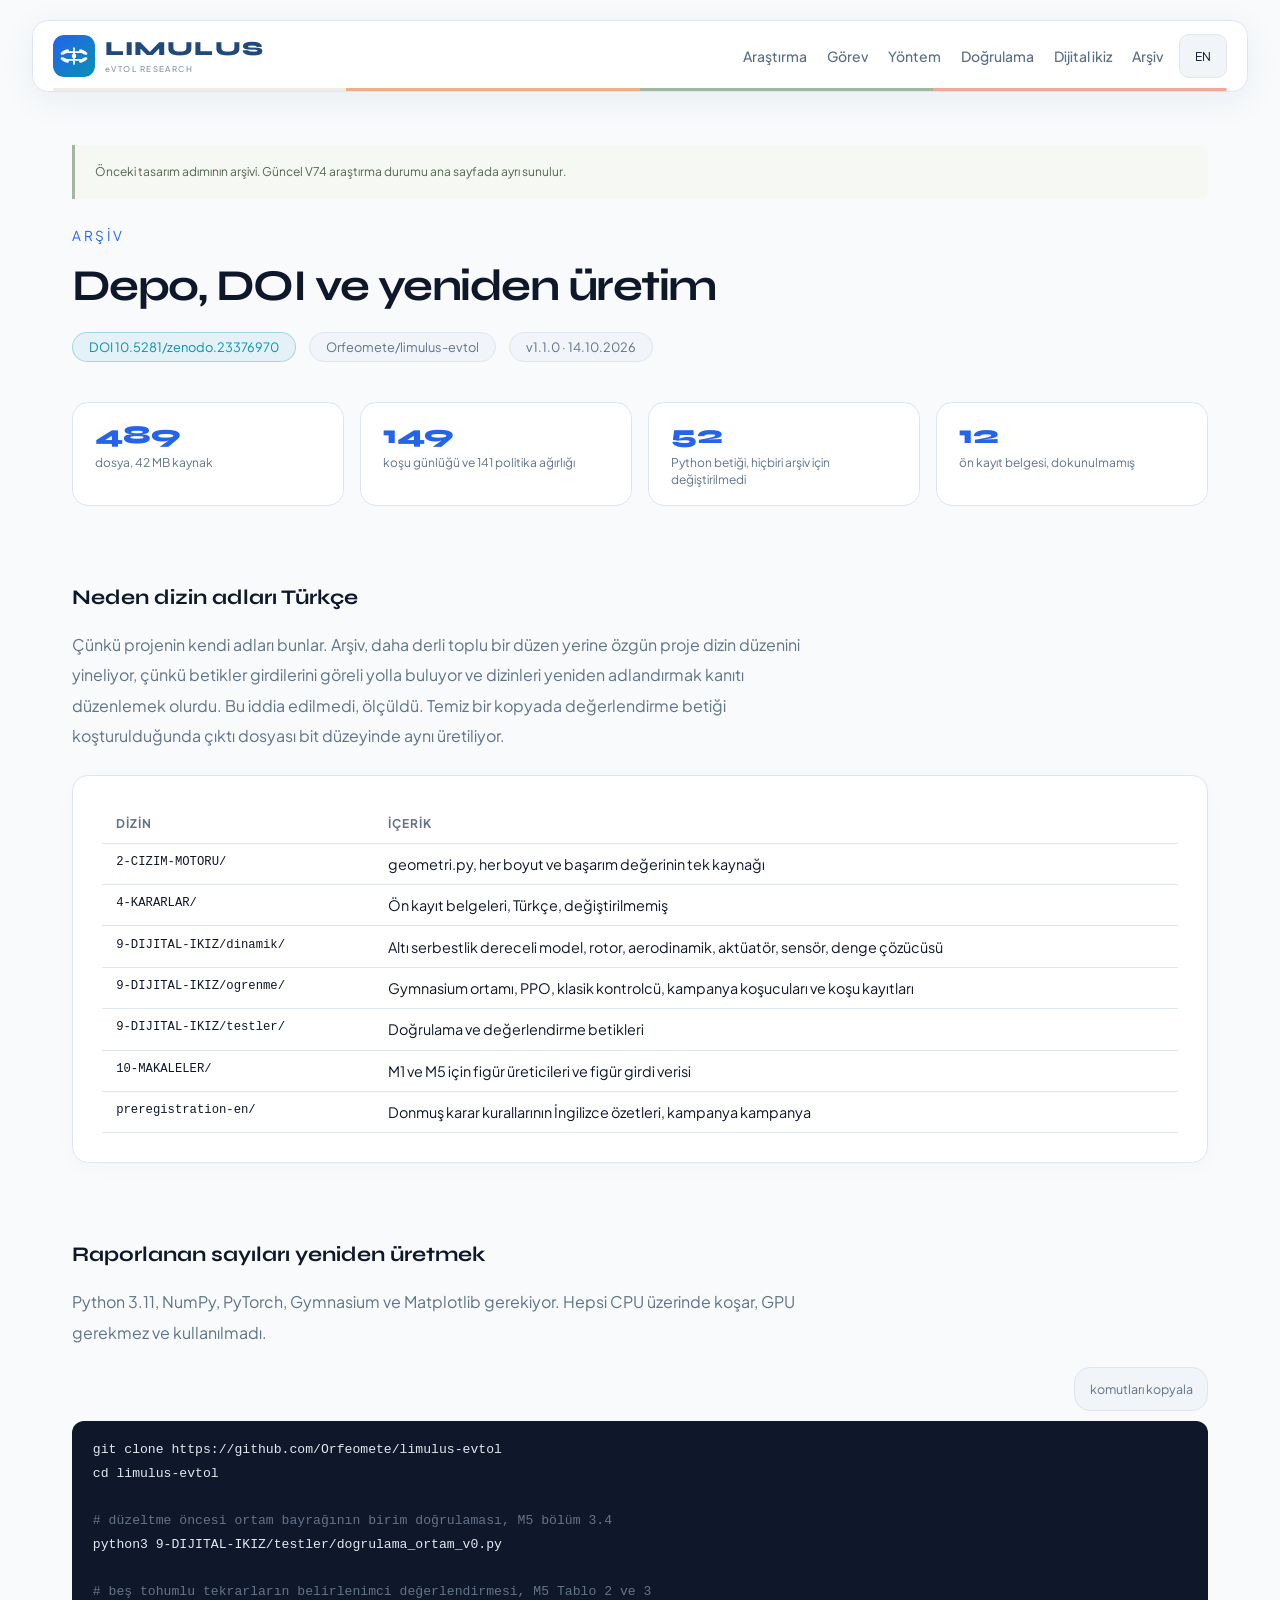
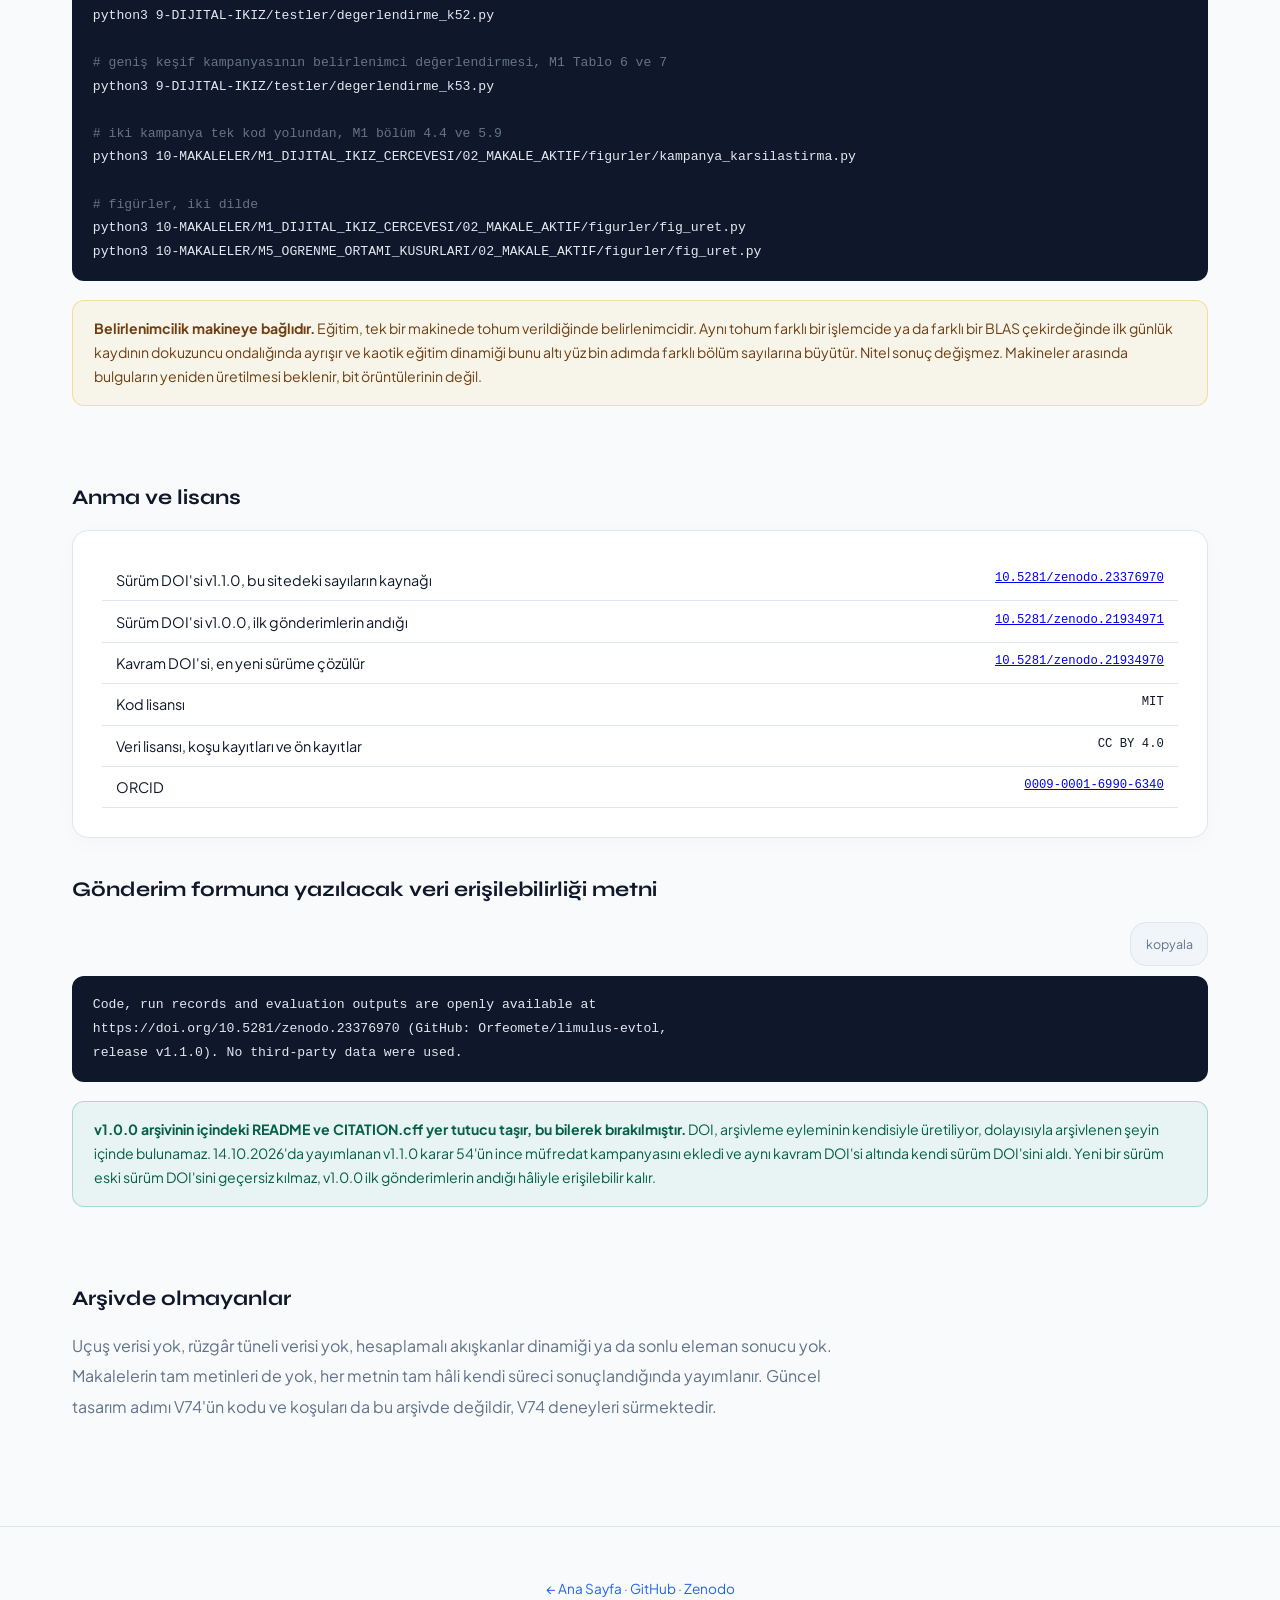
==== commit 26e15578: "Lighten sage page backgrounds slightly" ====
--- a/arsiv/index.html
+++ b/arsiv/index.html
@@ -14,7 +14,7 @@
 <meta name="twitter:card" content="summary_large_image">
 <link rel="icon" type="image/svg+xml" href="../favicon.svg">
 <link href="https://fonts.googleapis.com/css2?family=Plus+Jakarta+Sans:wght@300;400;500;600;700;800&family=Syne:wght@400;600;700;800&display=swap" rel="stylesheet">
-<link rel="stylesheet" href="../assets/limulus.css?v=20261023nav1">
+<link rel="stylesheet" href="../assets/limulus.css?v=20261024sage1">
 <script>document.documentElement.classList.add("js")</script>
 
 <style>
--- a/assets/limulus.css
+++ b/assets/limulus.css
@@ -233,4 +233,4 @@
 /* Shared aircraft palette: sage RGB is an existing presentation choice. */
 :root { --v1:#edece6; --v2:#efb088; --v3:#a4b6a2; --v4:#efa89b; }
 nav::after { content:''; position:absolute; left:20px; right:20px; bottom:0; height:3px; background:linear-gradient(90deg,var(--v1) 0 25%,var(--v2) 25% 50%,var(--v3) 50% 75%,var(--v4) 75%); border-radius:3px; pointer-events:none; }
-.archive-page .archive-context { background:#f0f3ed; border-left-color:var(--v3); color:#50664d; }
+.archive-page .archive-context { background:#f6f8f3; border-left-color:var(--v3); color:#50664d; }
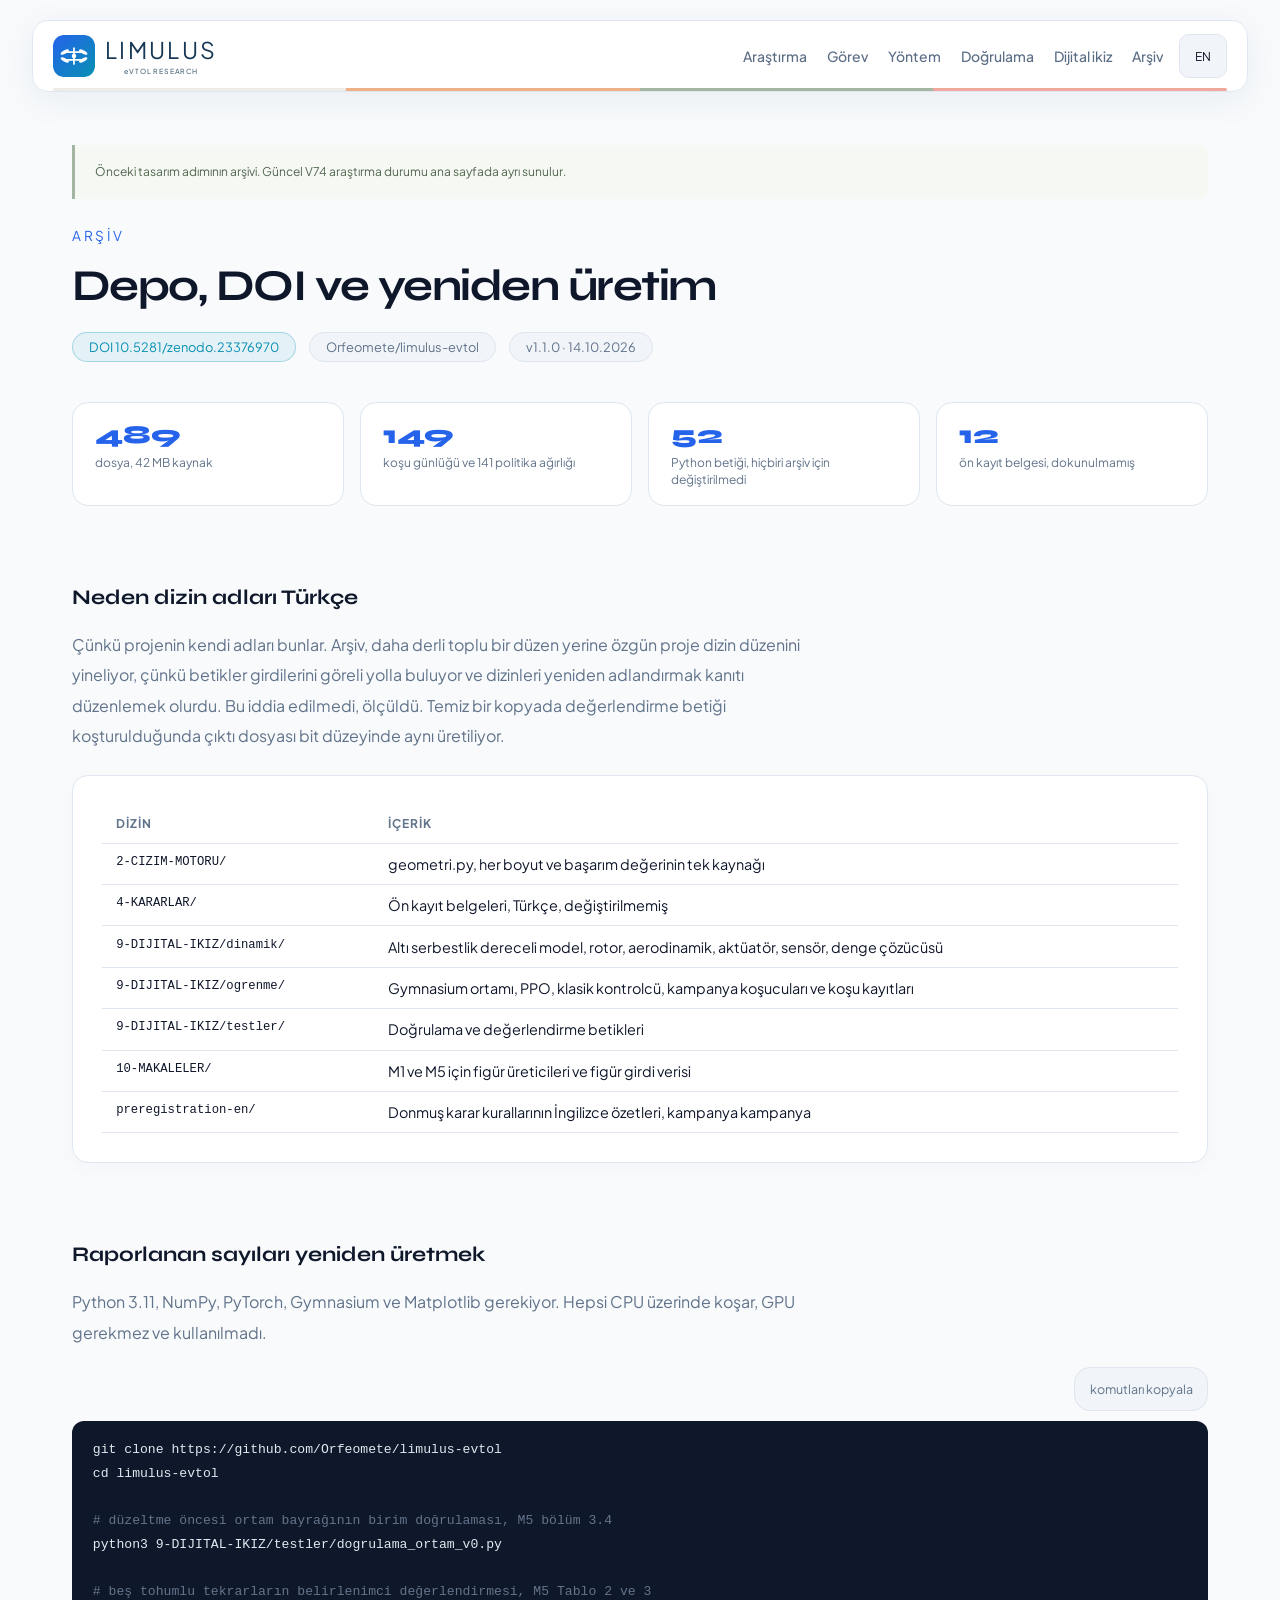
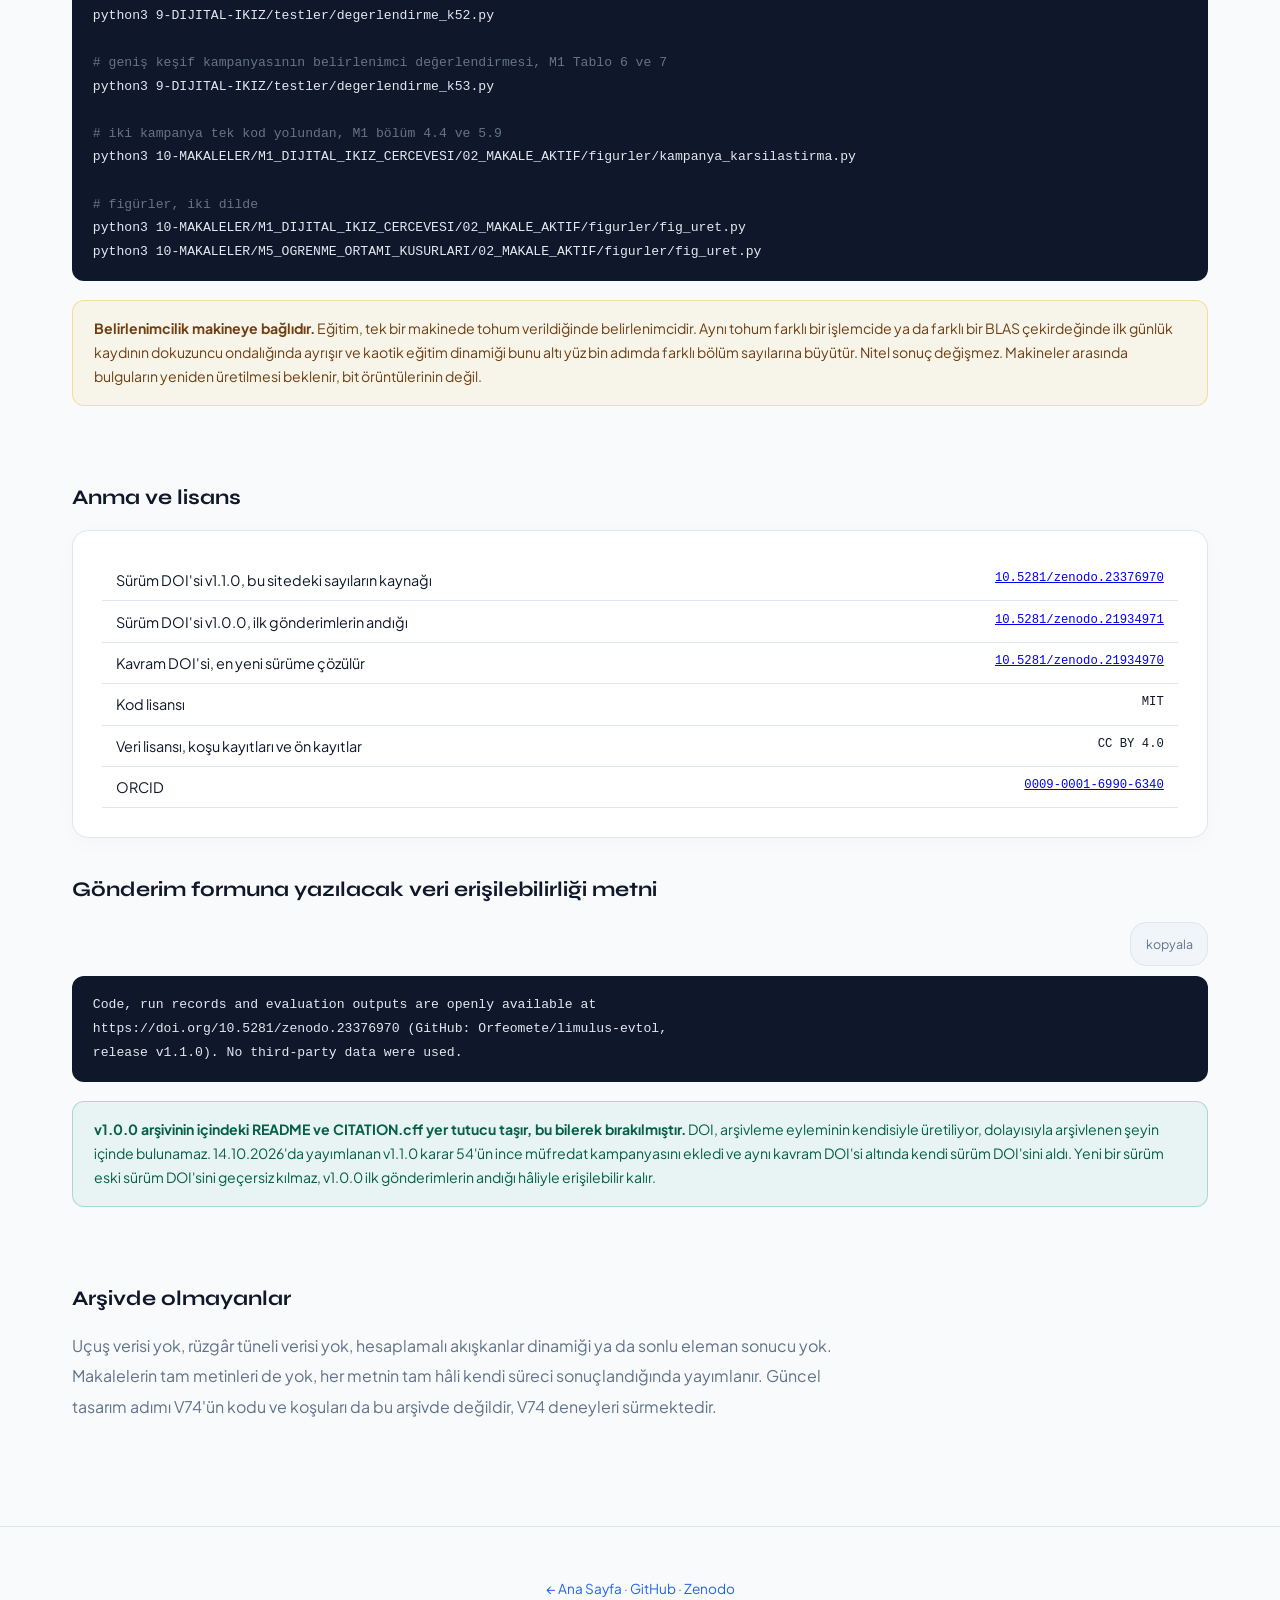
==== commit 86bcd004: "Apply minimalist 69B wordmark with centered compact descriptor" ====
--- a/arsiv/index.html
+++ b/arsiv/index.html
@@ -14,7 +14,7 @@
 <meta name="twitter:card" content="summary_large_image">
 <link rel="icon" type="image/svg+xml" href="../favicon.svg">
 <link href="https://fonts.googleapis.com/css2?family=Plus+Jakarta+Sans:wght@300;400;500;600;700;800&family=Syne:wght@400;600;700;800&display=swap" rel="stylesheet">
-<link rel="stylesheet" href="../assets/limulus.css?v=20261024sage1">
+<link rel="stylesheet" href="../assets/limulus.css?v=20261024wordmark69b">
 <script>document.documentElement.classList.add("js")</script>
 
 <style>
@@ -26,7 +26,7 @@
 </head>
 <body data-kok="../" class="archive-page"><a class="skip-link" href="#archive-content">İçeriğe geç / Skip to content</a>
 
-<nav aria-label="Ana gezinme"><a class="nav-logo" href="../"><img src="../favicon.svg" alt="" width="42" height="42"><span class="brand-word">LIMULUS<small>eVTOL RESEARCH</small></span></a><ul class="nav-links" id="main-nav"><li><a class="" data-tr="Araştırma" data-en="Research" href="../#ozet">Araştırma</a></li><li><a class="" data-tr="Görev" data-en="Mission" href="../#senaryo">Görev</a></li><li><a class="" data-tr="Yöntem" data-en="Methods" href="../#yontem">Yöntem</a></li><li><a class="" data-tr="Doğrulama" data-en="Validation" href="../#dogrulama">Doğrulama</a></li><li><a class="" data-tr="Dijital ikiz" data-en="Digital twin" href="../ikiz/">Dijital ikiz</a></li><li><a class="" data-tr="Arşiv" data-en="Archive" href="../arsiv/">Arşiv</a></li></ul><button type="button" class="lang-btn" onclick="toggleLang()" aria-label="Switch to English">EN</button></nav>
+<nav aria-label="Ana gezinme"><a class="nav-logo" href="../"><img src="../favicon.svg" alt="" width="42" height="42"><span class="brand-word"><span class="brand-name">LIMULUS</span><small>eVTOL RESEARCH</small></span></a><ul class="nav-links" id="main-nav"><li><a class="" data-tr="Araştırma" data-en="Research" href="../#ozet">Araştırma</a></li><li><a class="" data-tr="Görev" data-en="Mission" href="../#senaryo">Görev</a></li><li><a class="" data-tr="Yöntem" data-en="Methods" href="../#yontem">Yöntem</a></li><li><a class="" data-tr="Doğrulama" data-en="Validation" href="../#dogrulama">Doğrulama</a></li><li><a class="" data-tr="Dijital ikiz" data-en="Digital twin" href="../ikiz/">Dijital ikiz</a></li><li><a class="" data-tr="Arşiv" data-en="Archive" href="../arsiv/">Arşiv</a></li></ul><button type="button" class="lang-btn" onclick="toggleLang()" aria-label="Switch to English">EN</button></nav>
 
 <header class="page-head"><p class="archive-context" data-tr="Önceki tasarım adımının arşivi. Güncel V74 araştırma durumu ana sayfada ayrı sunulur." data-en="Archive of the earlier design stage. The current V74 research status is presented separately on the home page." >Önceki tasarım adımının arşivi. Güncel V74 araştırma durumu ana sayfada ayrı sunulur.</p>
   <div class="section-label" data-tr="Arşiv" data-en="Archive">Arşiv</div>
--- a/assets/limulus.css
+++ b/assets/limulus.css
@@ -188,8 +188,9 @@
 nav { width:calc(100% - 64px); max-width:1240px; top:20px; min-height:72px; padding:10px 20px; border-radius:16px; box-shadow:0 8px 35px #233d6010; }
 .nav-logo { gap:10px; flex-shrink:0; color:#214a7b; }
 .nav-logo img { display:block; border-radius:11px; width:42px; height:42px; }
-.brand-word { font-family:'Syne',sans-serif; font-size:20px; font-weight:800; letter-spacing:.055em; line-height:1.1; }
-.brand-word small { display:block; font-family:'Plus Jakarta Sans',sans-serif; font-size:8px; font-weight:500; color:#8292a7; letter-spacing:.18em; padding-top:5px; }
+.brand-word { display:inline-flex; flex-direction:column; align-items:center; font-family:'Plus Jakarta Sans',sans-serif; font-size:23px; font-weight:400; letter-spacing:.10em; line-height:1.16; text-align:center; white-space:nowrap; color:#173855; }
+.brand-word .brand-name { display:block; }
+.brand-word small { display:block; font-family:inherit; font-size:7px; font-weight:500; color:#4a6579; letter-spacing:.12em; line-height:1; padding-top:5px; }
 .nav-links { gap:20px; align-items:center; margin-left:auto; }
 .nav-links a { font-size:14px; display:inline-flex; align-items:center; min-height:44px; font-weight:500; color:#5a6d85; }
 .nav-links a:hover { color:#2563eb; }
@@ -216,7 +217,7 @@
 }
 @media(max-width:480px) {
  nav { width:calc(100% - 28px); top:14px; min-height:66px; padding:8px 12px; gap:9px; }
- .brand-word { font-size:17px; }.brand-word small { font-size:7px; }.nav-logo { gap:8px; }.nav-logo img { width:36px; height:36px; }
+ .nav-logo { gap:8px; }.nav-logo img { width:36px; height:36px; }
  .archive-page .page-head { padding-top:125px; }.archive-page table.cfg { font-size:12px; }.archive-page table.cfg th,.archive-page table.cfg td { padding:10px; }
 }
 @media(prefers-reduced-motion:reduce) { html { scroll-behavior:auto; } * { animation:none!important; transition:none!important; } }
@@ -224,8 +225,6 @@
  nav { gap:6px; padding:8px 10px; }
  .nav-logo { gap:6px; }
  .nav-logo img { width:30px; height:30px; }
- .brand-word { font-size:13px; }
- .brand-word small { font-size:6px; letter-spacing:.1em; }
 }
 /* One anchor offset: section padding already clears the fixed header. */
 html { scroll-padding-top:0; }
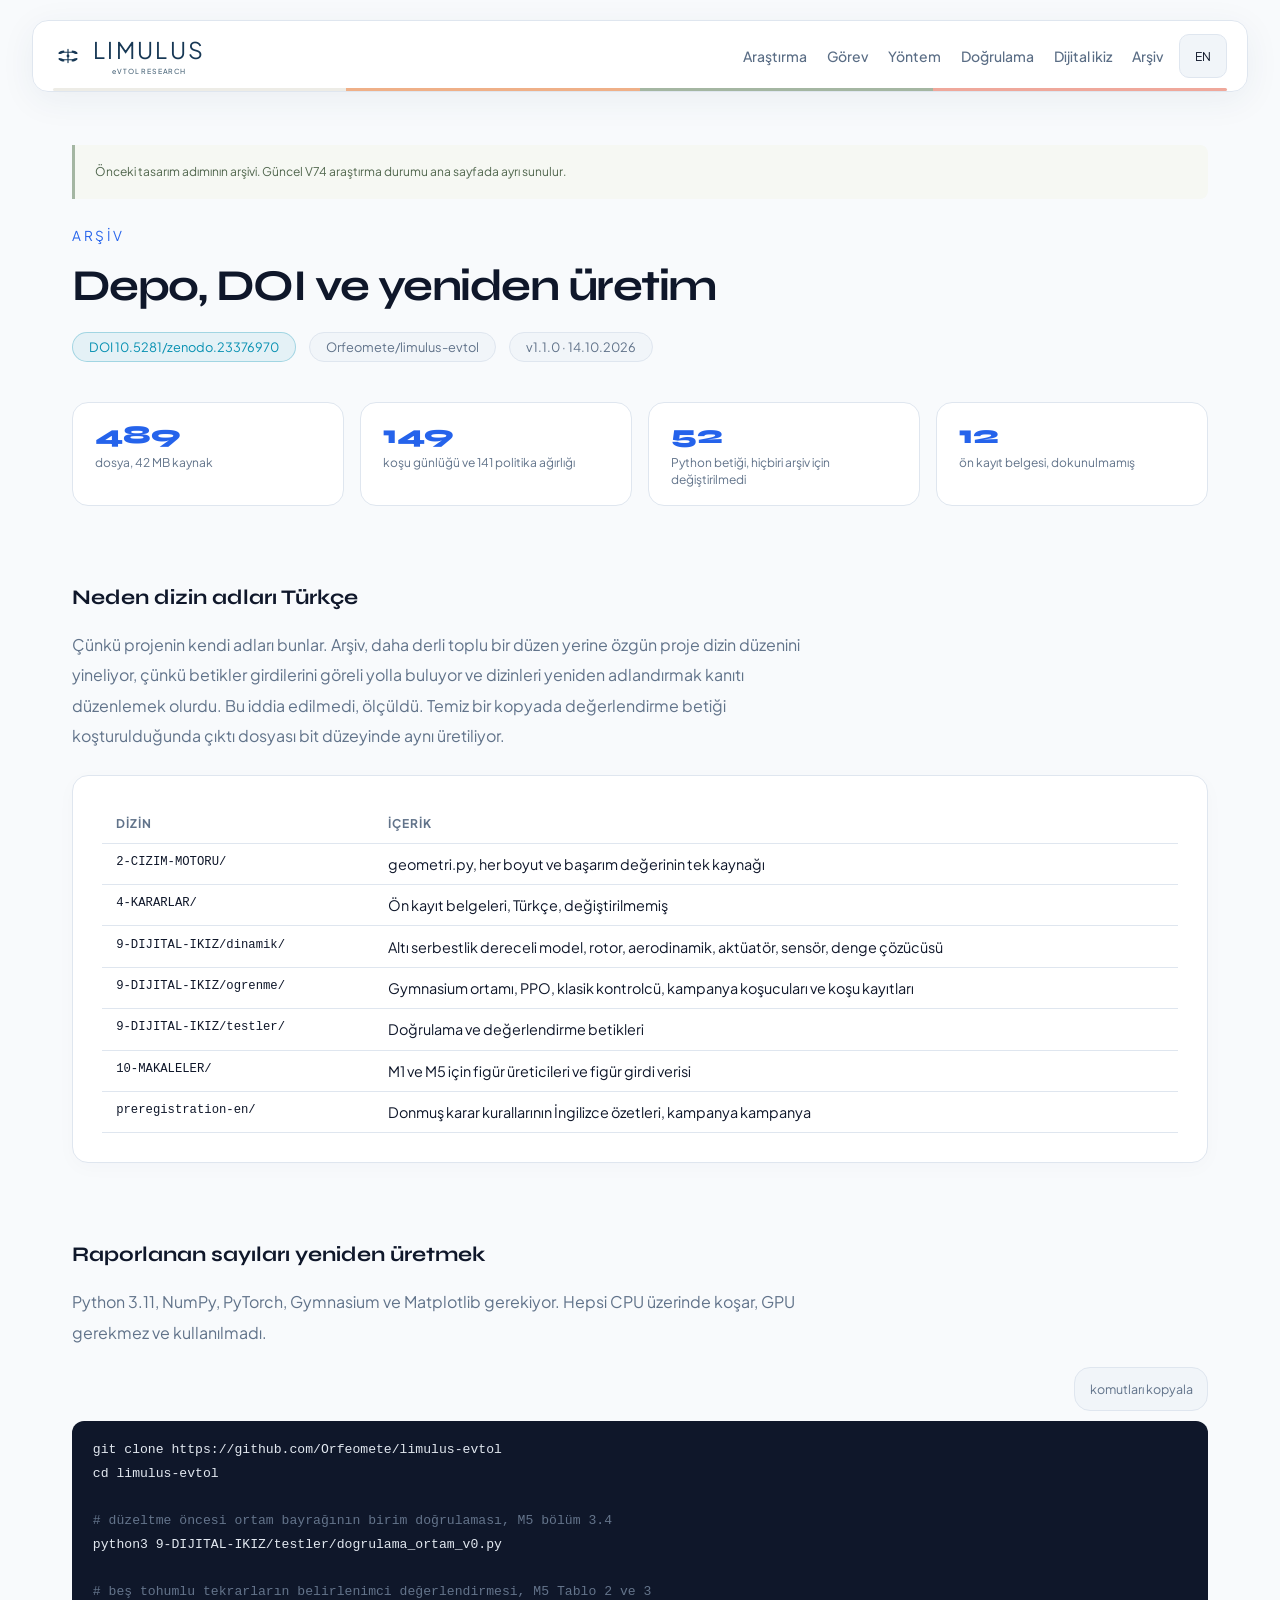
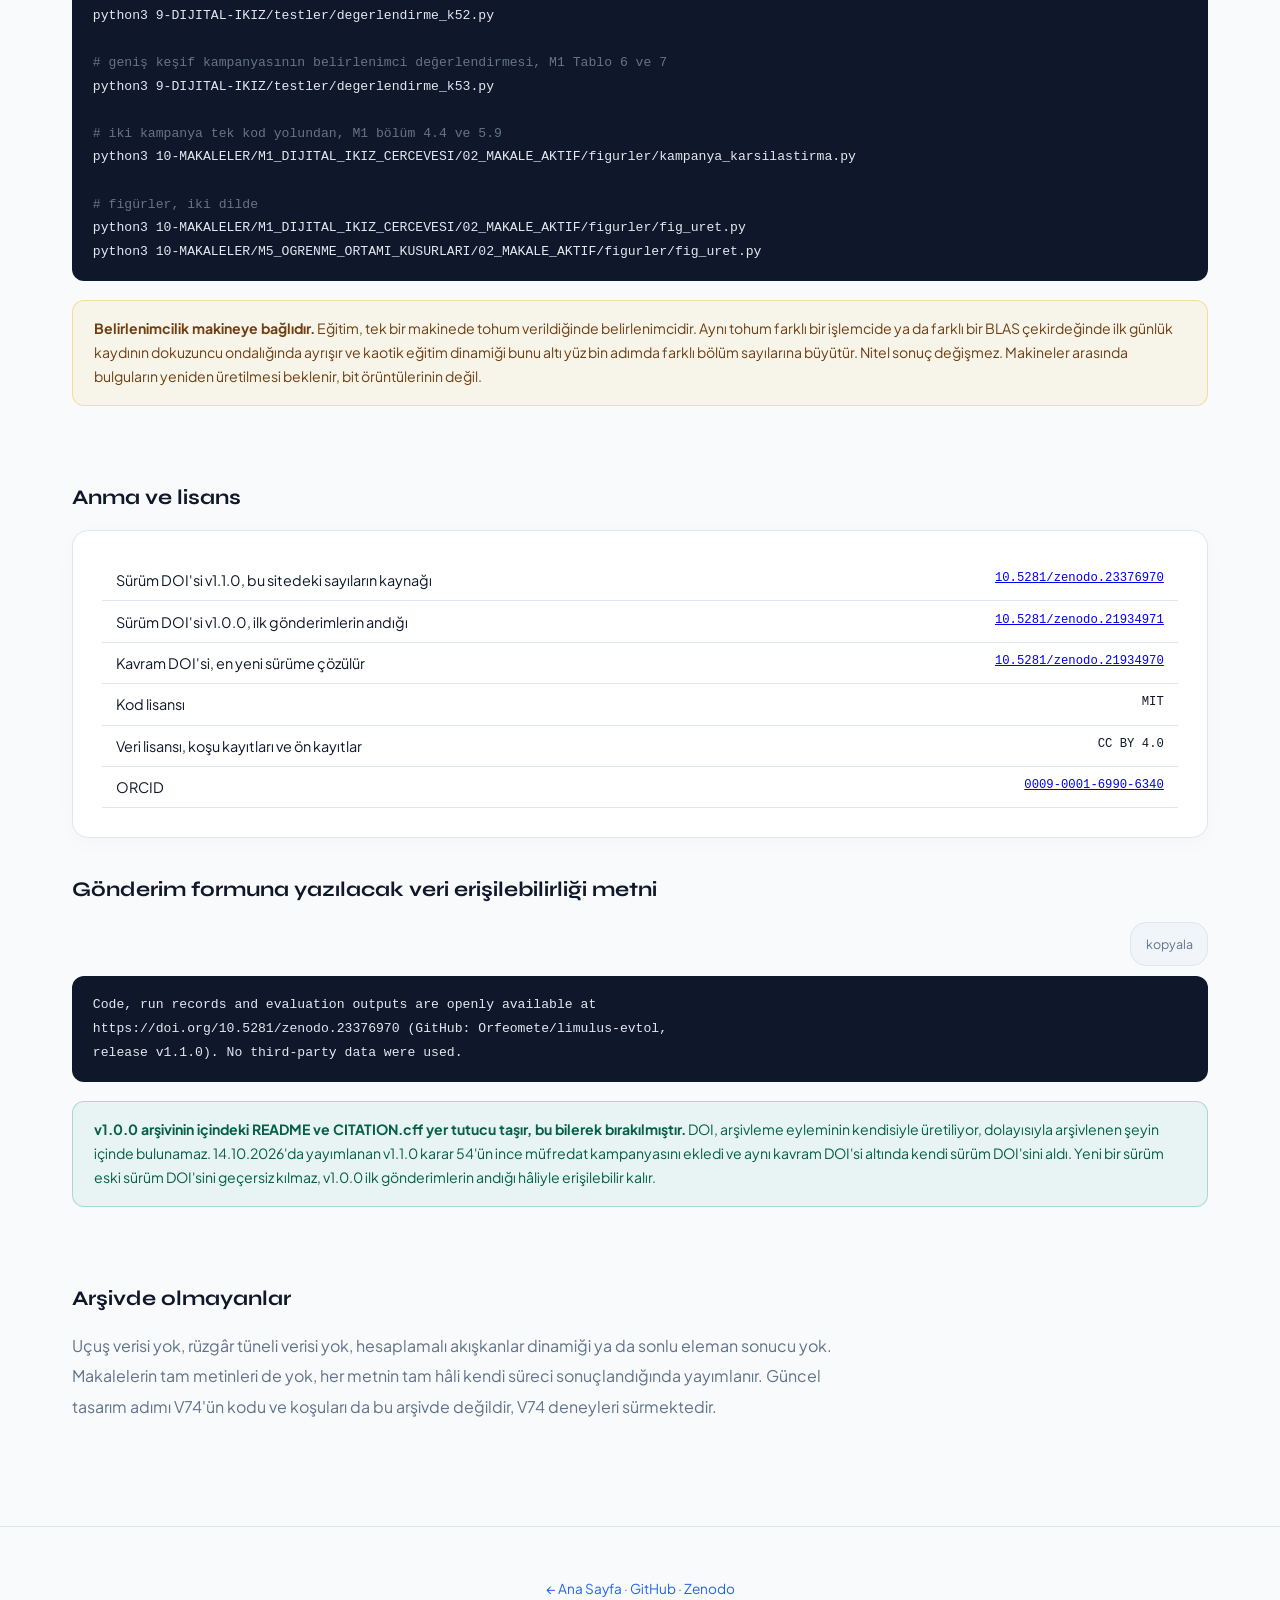
==== commit 25730701: "Apply approved frameless symbol 02 and matching favicons" ====
--- a/arsiv/index.html
+++ b/arsiv/index.html
@@ -12,9 +12,9 @@
 <meta property="og:url" content="https://limulus.cdsa.app/arsiv/">
 <meta property="og:image" content="https://limulus.cdsa.app/assets/v74_helipad.jpg">
 <meta name="twitter:card" content="summary_large_image">
-<link rel="icon" type="image/svg+xml" href="../favicon.svg">
+<link rel="icon" type="image/svg+xml" href="../favicon.svg?v=20261024symbol02">
 <link href="https://fonts.googleapis.com/css2?family=Plus+Jakarta+Sans:wght@300;400;500;600;700;800&family=Syne:wght@400;600;700;800&display=swap" rel="stylesheet">
-<link rel="stylesheet" href="../assets/limulus.css?v=20261024wordmark69b">
+<link rel="stylesheet" href="../assets/limulus.css?v=20261024symbol02">
 <script>document.documentElement.classList.add("js")</script>
 
 <style>
@@ -26,7 +26,7 @@
 </head>
 <body data-kok="../" class="archive-page"><a class="skip-link" href="#archive-content">İçeriğe geç / Skip to content</a>
 
-<nav aria-label="Ana gezinme"><a class="nav-logo" href="../"><img src="../favicon.svg" alt="" width="42" height="42"><span class="brand-word"><span class="brand-name">LIMULUS</span><small>eVTOL RESEARCH</small></span></a><ul class="nav-links" id="main-nav"><li><a class="" data-tr="Araştırma" data-en="Research" href="../#ozet">Araştırma</a></li><li><a class="" data-tr="Görev" data-en="Mission" href="../#senaryo">Görev</a></li><li><a class="" data-tr="Yöntem" data-en="Methods" href="../#yontem">Yöntem</a></li><li><a class="" data-tr="Doğrulama" data-en="Validation" href="../#dogrulama">Doğrulama</a></li><li><a class="" data-tr="Dijital ikiz" data-en="Digital twin" href="../ikiz/">Dijital ikiz</a></li><li><a class="" data-tr="Arşiv" data-en="Archive" href="../arsiv/">Arşiv</a></li></ul><button type="button" class="lang-btn" onclick="toggleLang()" aria-label="Switch to English">EN</button></nav>
+<nav aria-label="Ana gezinme"><a class="nav-logo" href="../"><img src="../assets/limulus-symbol.svg?v=20261024symbol02" alt="" width="30" height="30"><span class="brand-word"><span class="brand-name">LIMULUS</span><small>eVTOL RESEARCH</small></span></a><ul class="nav-links" id="main-nav"><li><a class="" data-tr="Araştırma" data-en="Research" href="../#ozet">Araştırma</a></li><li><a class="" data-tr="Görev" data-en="Mission" href="../#senaryo">Görev</a></li><li><a class="" data-tr="Yöntem" data-en="Methods" href="../#yontem">Yöntem</a></li><li><a class="" data-tr="Doğrulama" data-en="Validation" href="../#dogrulama">Doğrulama</a></li><li><a class="" data-tr="Dijital ikiz" data-en="Digital twin" href="../ikiz/">Dijital ikiz</a></li><li><a class="" data-tr="Arşiv" data-en="Archive" href="../arsiv/">Arşiv</a></li></ul><button type="button" class="lang-btn" onclick="toggleLang()" aria-label="Switch to English">EN</button></nav>
 
 <header class="page-head"><p class="archive-context" data-tr="Önceki tasarım adımının arşivi. Güncel V74 araştırma durumu ana sayfada ayrı sunulur." data-en="Archive of the earlier design stage. The current V74 research status is presented separately on the home page." >Önceki tasarım adımının arşivi. Güncel V74 araştırma durumu ana sayfada ayrı sunulur.</p>
   <div class="section-label" data-tr="Arşiv" data-en="Archive">Arşiv</div>
--- a/assets/limulus.css
+++ b/assets/limulus.css
@@ -187,7 +187,7 @@
 :focus-visible { outline:3px solid #2563eb; outline-offset:4px; }
 nav { width:calc(100% - 64px); max-width:1240px; top:20px; min-height:72px; padding:10px 20px; border-radius:16px; box-shadow:0 8px 35px #233d6010; }
 .nav-logo { gap:10px; flex-shrink:0; color:#214a7b; }
-.nav-logo img { display:block; border-radius:11px; width:42px; height:42px; }
+.nav-logo img { display:block; border-radius:0; width:30px; height:30px; }
 .brand-word { display:inline-flex; flex-direction:column; align-items:center; font-family:'Plus Jakarta Sans',sans-serif; font-size:23px; font-weight:400; letter-spacing:.10em; line-height:1.16; text-align:center; white-space:nowrap; color:#173855; }
 .brand-word .brand-name { display:block; }
 .brand-word small { display:block; font-family:inherit; font-size:7px; font-weight:500; color:#4a6579; letter-spacing:.12em; line-height:1; padding-top:5px; }
@@ -217,7 +217,7 @@
 }
 @media(max-width:480px) {
  nav { width:calc(100% - 28px); top:14px; min-height:66px; padding:8px 12px; gap:9px; }
- .nav-logo { gap:8px; }.nav-logo img { width:36px; height:36px; }
+ .nav-logo { gap:8px; }.nav-logo img { width:30px; height:30px; }
  .archive-page .page-head { padding-top:125px; }.archive-page table.cfg { font-size:12px; }.archive-page table.cfg th,.archive-page table.cfg td { padding:10px; }
 }
 @media(prefers-reduced-motion:reduce) { html { scroll-behavior:auto; } * { animation:none!important; transition:none!important; } }
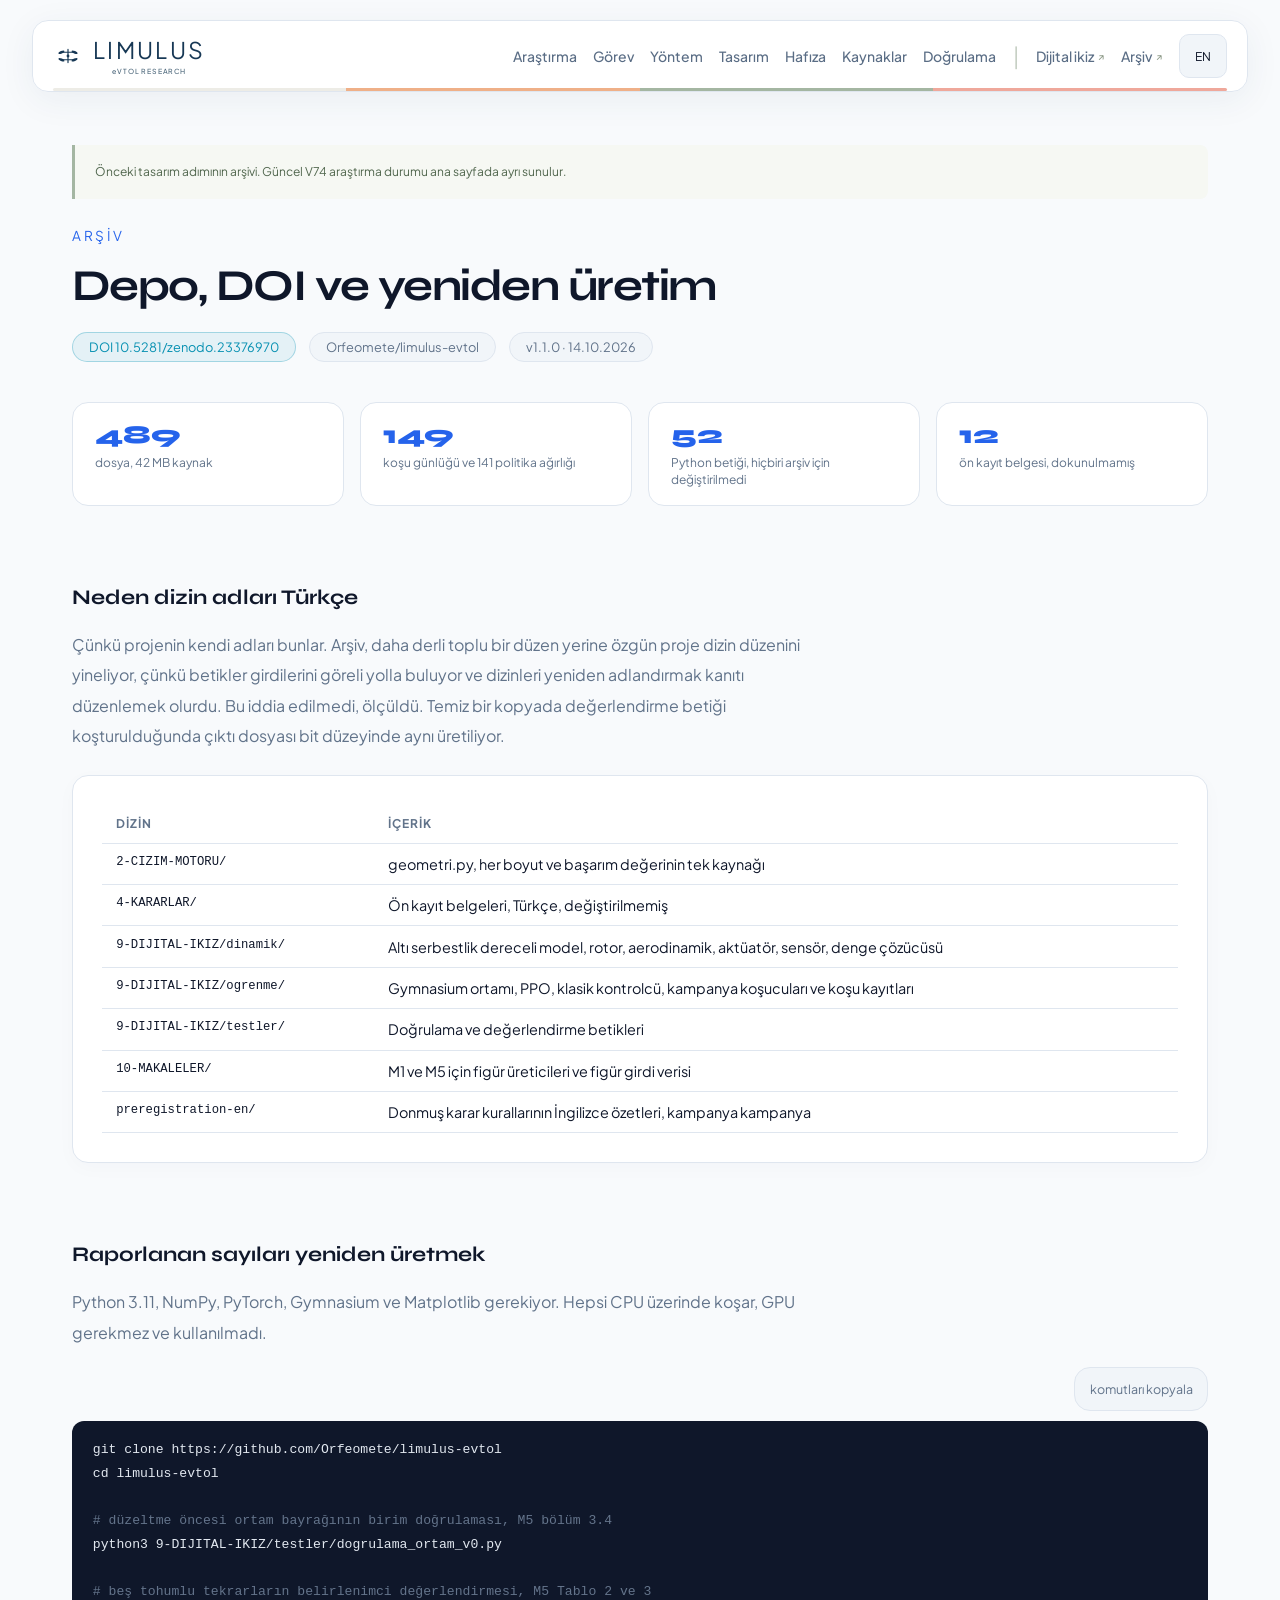
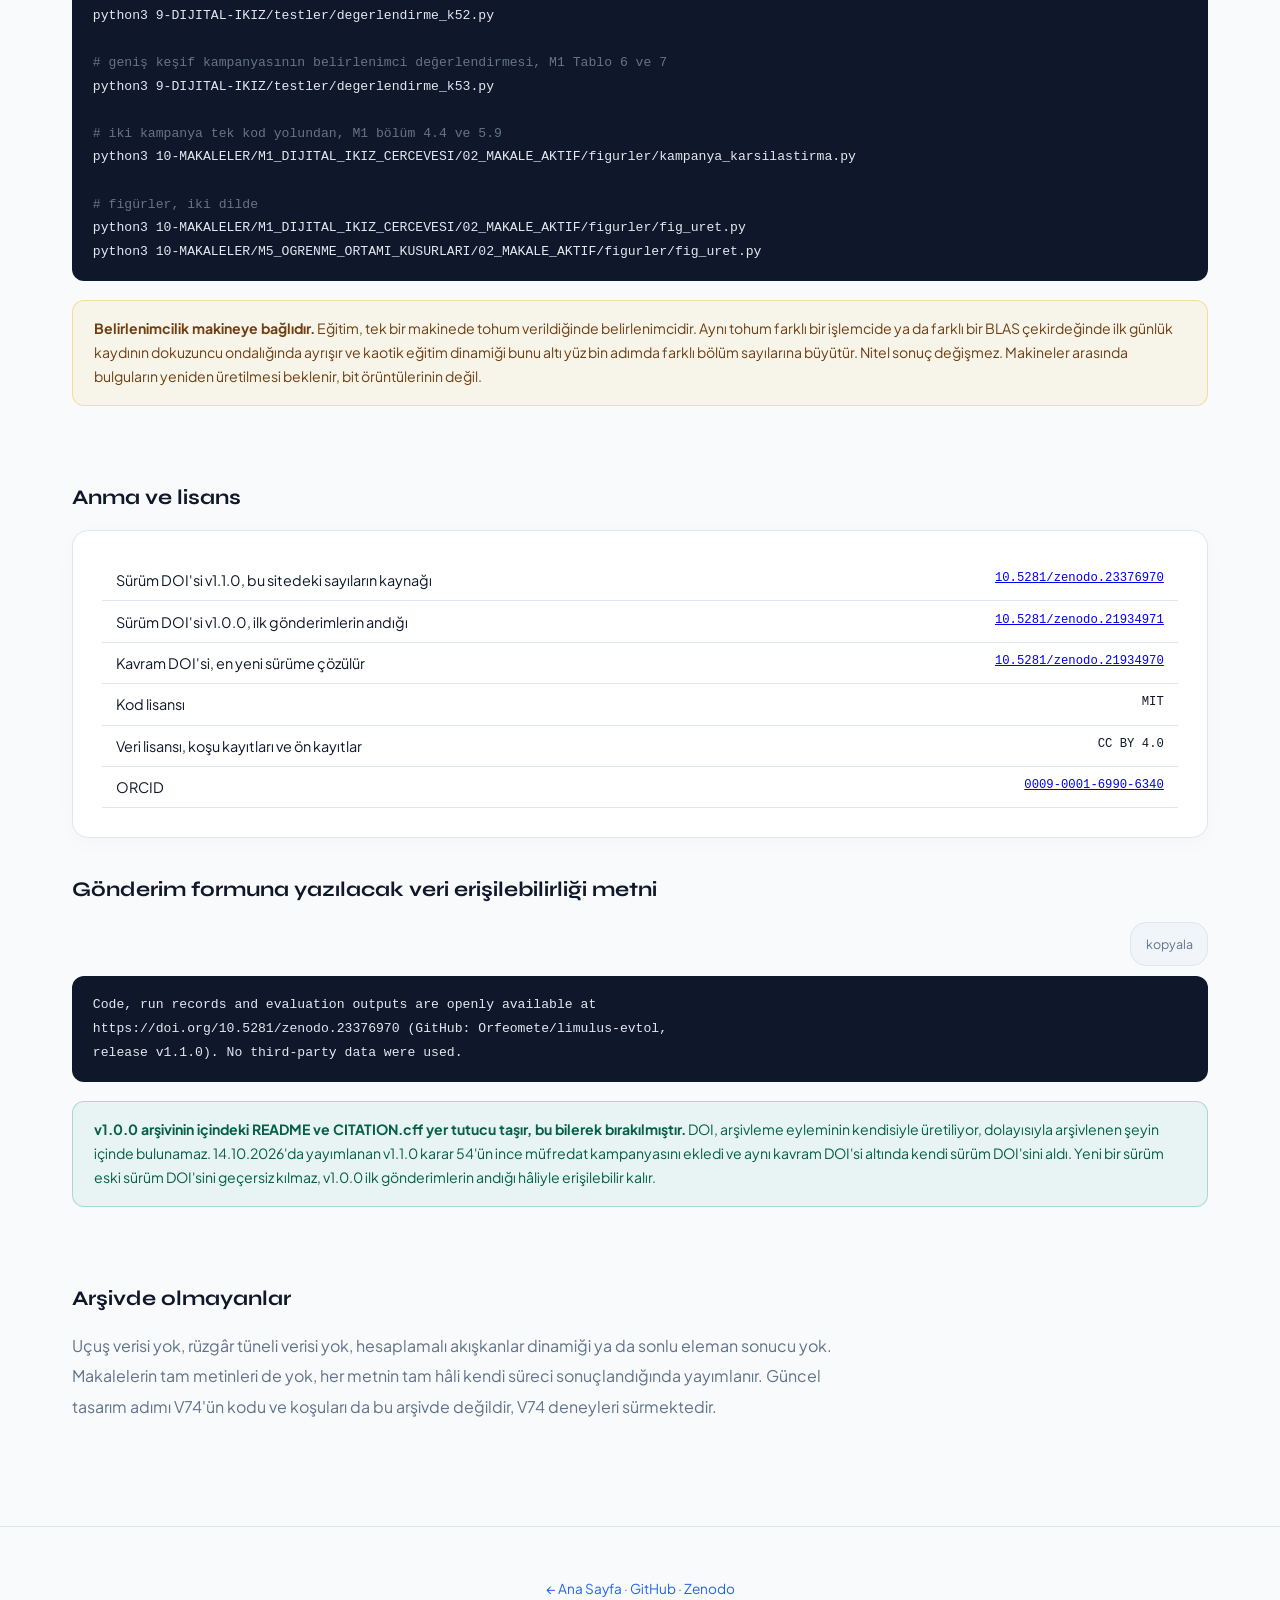
==== commit 45843526: "Add UE5 view selector, expandable evidence and grouped section navigation" ====
--- a/arsiv/index.html
+++ b/arsiv/index.html
@@ -14,7 +14,7 @@
 <meta name="twitter:card" content="summary_large_image">
 <link rel="icon" type="image/svg+xml" href="../favicon.svg?v=20261024symbol02">
 <link href="https://fonts.googleapis.com/css2?family=Plus+Jakarta+Sans:wght@300;400;500;600;700;800&family=Syne:wght@400;600;700;800&display=swap" rel="stylesheet">
-<link rel="stylesheet" href="../assets/limulus.css?v=20261024symbol02">
+<link rel="stylesheet" href="../assets/limulus.css?v=20261024sections1">
 <script>document.documentElement.classList.add("js")</script>
 
 <style>
@@ -26,7 +26,19 @@
 </head>
 <body data-kok="../" class="archive-page"><a class="skip-link" href="#archive-content">İçeriğe geç / Skip to content</a>
 
-<nav aria-label="Ana gezinme"><a class="nav-logo" href="../"><img src="../assets/limulus-symbol.svg?v=20261024symbol02" alt="" width="30" height="30"><span class="brand-word"><span class="brand-name">LIMULUS</span><small>eVTOL RESEARCH</small></span></a><ul class="nav-links" id="main-nav"><li><a class="" data-tr="Araştırma" data-en="Research" href="../#ozet">Araştırma</a></li><li><a class="" data-tr="Görev" data-en="Mission" href="../#senaryo">Görev</a></li><li><a class="" data-tr="Yöntem" data-en="Methods" href="../#yontem">Yöntem</a></li><li><a class="" data-tr="Doğrulama" data-en="Validation" href="../#dogrulama">Doğrulama</a></li><li><a class="" data-tr="Dijital ikiz" data-en="Digital twin" href="../ikiz/">Dijital ikiz</a></li><li><a class="" data-tr="Arşiv" data-en="Archive" href="../arsiv/">Arşiv</a></li></ul><button type="button" class="lang-btn" onclick="toggleLang()" aria-label="Switch to English">EN</button></nav>
+<nav aria-label="Ana gezinme"><a class="nav-logo" href="../"><img src="../assets/limulus-symbol.svg?v=20261024symbol02" alt="" width="30" height="30"><span class="brand-word"><span class="brand-name">LIMULUS</span><small>eVTOL RESEARCH</small></span></a><ul class="nav-links" id="main-nav">
+<li><a href="../#ozet" data-tr="Araştırma" data-en="Research">Araştırma</a></li>
+<li><a href="../#senaryo" data-tr="Görev" data-en="Mission">Görev</a></li>
+<li><a href="../#yontem" data-tr="Yöntem" data-en="Methods">Yöntem</a></li>
+
+<li><a href="../#gorsellestirme" data-tr="Tasarım" data-en="Design">Tasarım</a></li>
+<li><a href="../#arsiv" data-tr="Hafıza" data-en="Record">Hafıza</a></li>
+<li><a href="../#kaynakca" data-tr="Kaynaklar" data-en="Sources">Kaynaklar</a></li>
+<li><a href="../#dogrulama" data-tr="Doğrulama" data-en="Validation">Doğrulama</a></li>
+<li class="nav-separator" aria-hidden="true"><span>|</span></li>
+<li><a href="../ikiz/" target="_blank" rel="noopener"><span data-tr="Dijital ikiz" data-en="Digital twin">Dijital ikiz</span><span class="nav-external" aria-hidden="true">↗</span><span class="sr-only" data-tr=" (yeni sekme)" data-en=" (new tab)"> (yeni sekme)</span></a></li>
+<li><a href="../arsiv/" target="_blank" rel="noopener"><span data-tr="Arşiv" data-en="Archive">Arşiv</span><span class="nav-external" aria-hidden="true">↗</span><span class="sr-only" data-tr=" (yeni sekme)" data-en=" (new tab)"> (yeni sekme)</span></a></li>
+</ul><button type="button" class="lang-btn" onclick="toggleLang()" aria-label="Switch to English">EN</button></nav>
 
 <header class="page-head"><p class="archive-context" data-tr="Önceki tasarım adımının arşivi. Güncel V74 araştırma durumu ana sayfada ayrı sunulur." data-en="Archive of the earlier design stage. The current V74 research status is presented separately on the home page." >Önceki tasarım adımının arşivi. Güncel V74 araştırma durumu ana sayfada ayrı sunulur.</p>
   <div class="section-label" data-tr="Arşiv" data-en="Archive">Arşiv</div>
--- a/assets/limulus.css
+++ b/assets/limulus.css
@@ -233,3 +233,20 @@
 :root { --v1:#edece6; --v2:#efb088; --v3:#a4b6a2; --v4:#efa89b; }
 nav::after { content:''; position:absolute; left:20px; right:20px; bottom:0; height:3px; background:linear-gradient(90deg,var(--v1) 0 25%,var(--v2) 25% 50%,var(--v3) 50% 75%,var(--v4) 75%); border-radius:3px; pointer-events:none; }
 .archive-page .archive-context { background:#f6f8f3; border-left-color:var(--v3); color:#50664d; }
+
+/* Homepage sections followed by separate-page links. */
+.sr-only { position:absolute; width:1px; height:1px; padding:0; margin:-1px; overflow:hidden; clip:rect(0,0,0,0); white-space:nowrap; border:0; }
+.nav-links { gap:16px; }
+.nav-separator { color:#bdc8bb; font-size:22px; font-weight:300; padding:0 1px; }
+.nav-external { font-size:10px; margin-left:4px; color:#8f9c8a; }
+@media(max-width:1180px) {
+ nav { width:calc(100% - 40px); flex-wrap:wrap; }
+ .nav-toggle { display:inline-flex; align-items:center; justify-content:center; margin-left:auto; }
+ .nav-links { display:none; }
+ .nav-links.acik { display:flex; flex-direction:column; align-items:stretch; gap:1px; order:3; width:100%; padding:8px 0 4px; border-top:1px solid var(--border); margin-top:6px; max-height:calc(100dvh - 125px); overflow-y:auto; }
+ .nav-links a { display:flex; padding:7px 12px; border-radius:7px; min-height:44px; font-size:14px; }
+ .nav-links a:hover { background:#f1f5f9; }
+ .nav-separator { border-top:1px solid #dfe6df; height:1px; margin:7px 12px; padding:0; }
+ .nav-separator span { display:none; }
+ html:not(.js) .nav-links { display:flex; flex-wrap:wrap; width:100%; order:3; }
+}
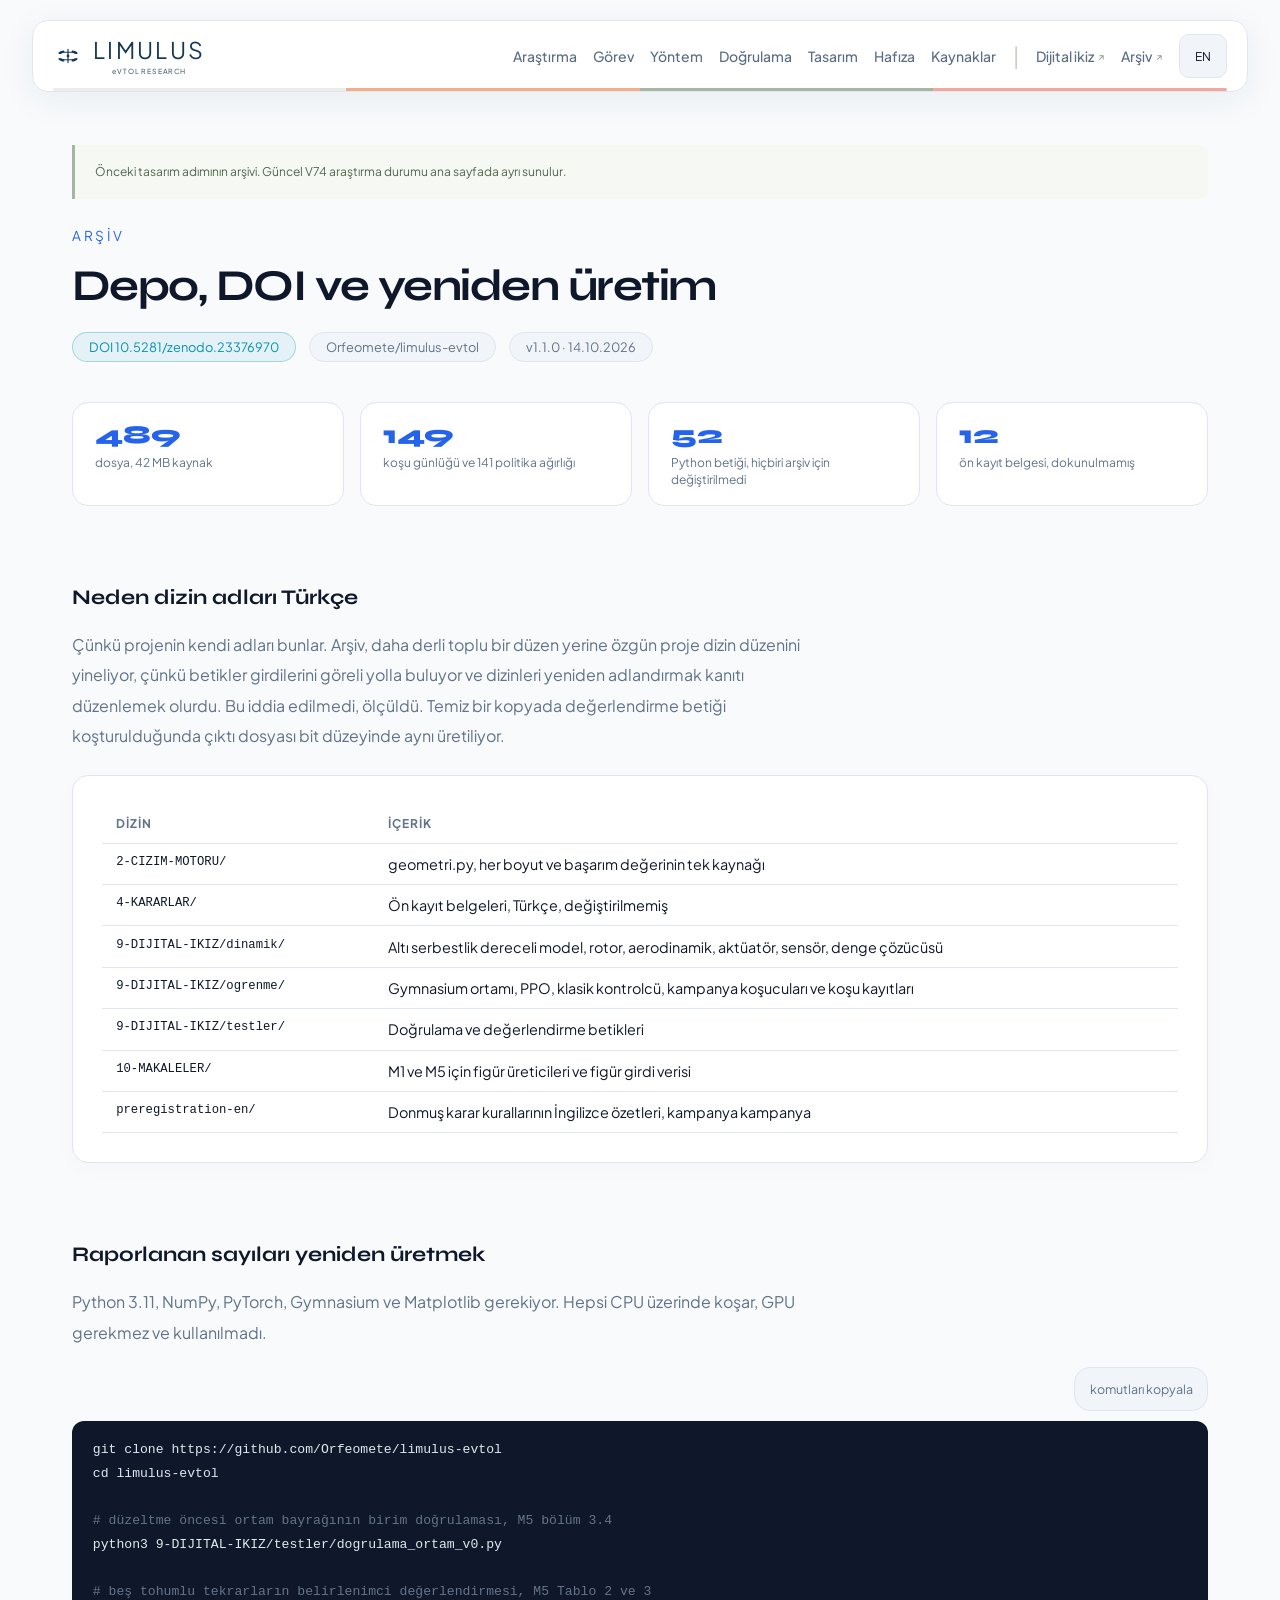
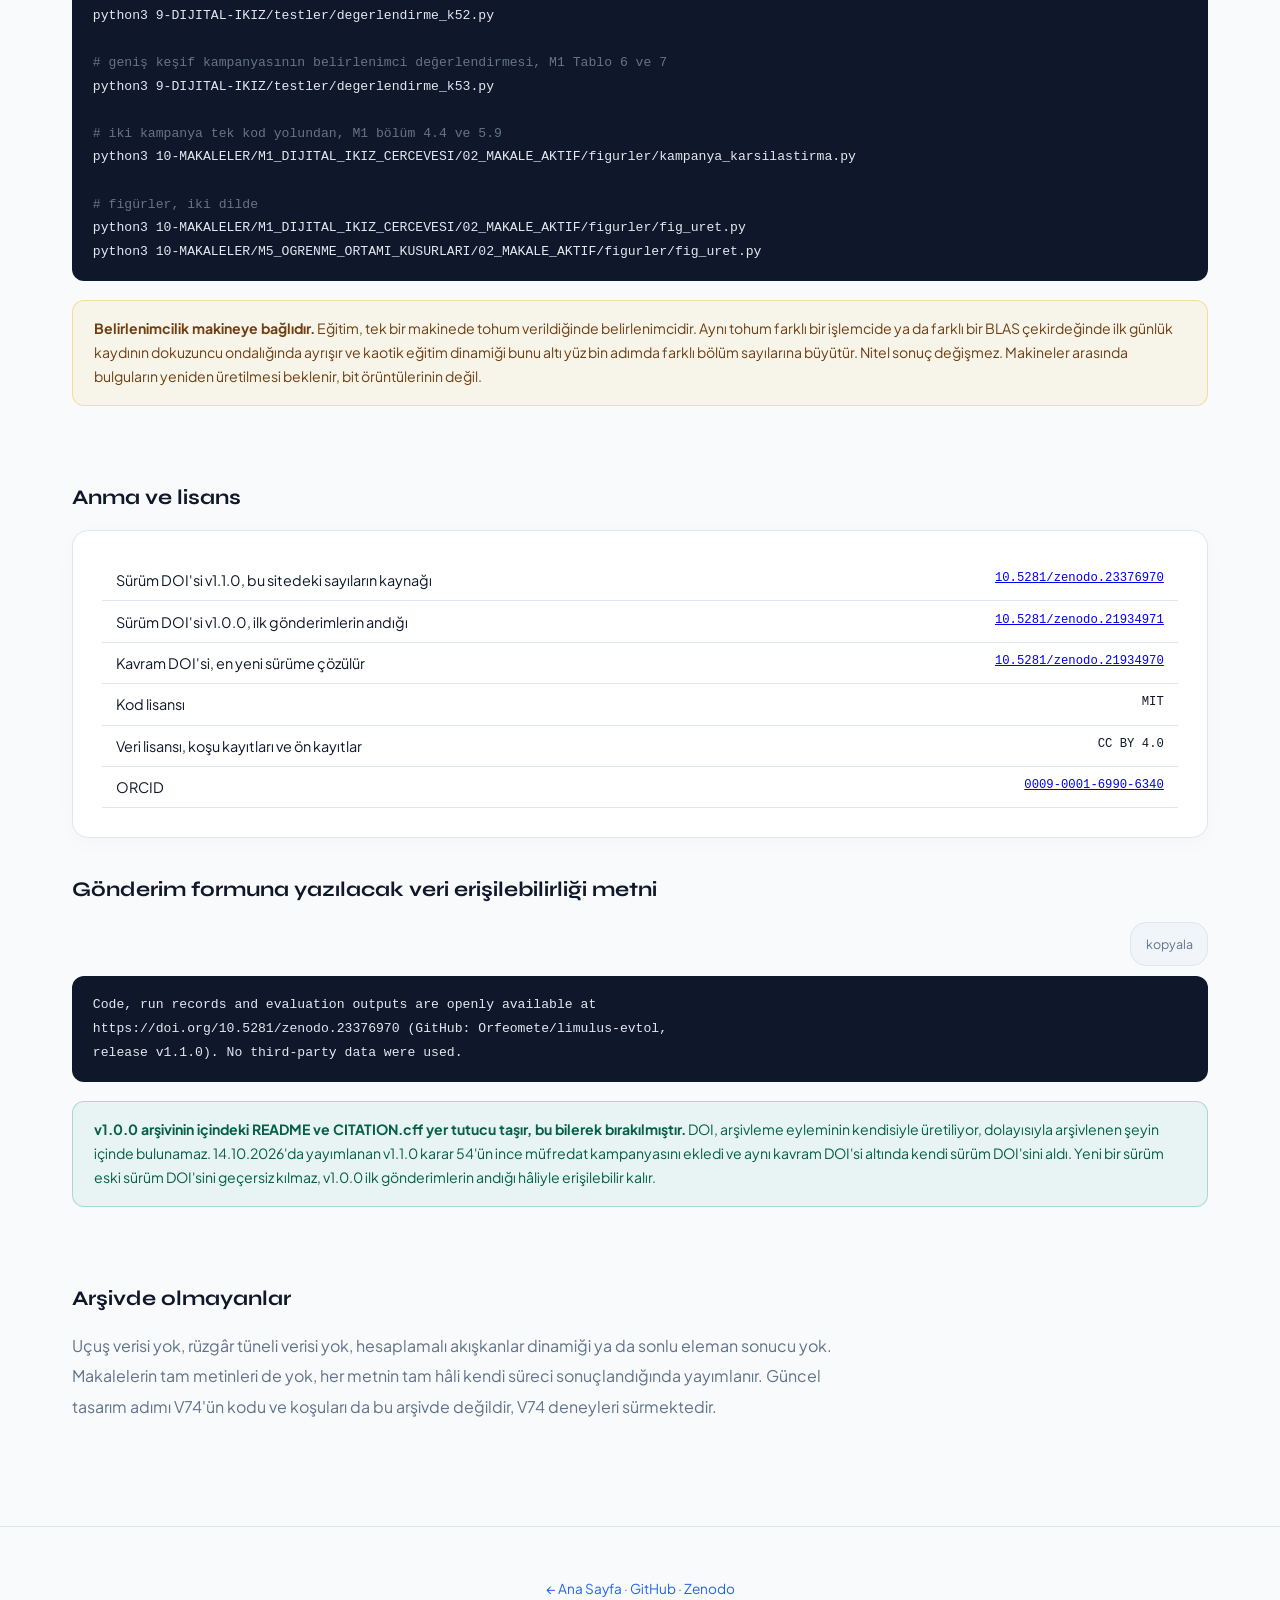
==== commit e8e256d0: "Keep Validation fourth and separate digital twin and archive links" ====
--- a/arsiv/index.html
+++ b/arsiv/index.html
@@ -30,11 +30,12 @@
 <li><a href="../#ozet" data-tr="Araştırma" data-en="Research">Araştırma</a></li>
 <li><a href="../#senaryo" data-tr="Görev" data-en="Mission">Görev</a></li>
 <li><a href="../#yontem" data-tr="Yöntem" data-en="Methods">Yöntem</a></li>
+<li><a href="../#dogrulama" data-tr="Doğrulama" data-en="Validation">Doğrulama</a></li>
 
 <li><a href="../#gorsellestirme" data-tr="Tasarım" data-en="Design">Tasarım</a></li>
 <li><a href="../#arsiv" data-tr="Hafıza" data-en="Record">Hafıza</a></li>
 <li><a href="../#kaynakca" data-tr="Kaynaklar" data-en="Sources">Kaynaklar</a></li>
-<li><a href="../#dogrulama" data-tr="Doğrulama" data-en="Validation">Doğrulama</a></li>
+
 <li class="nav-separator" aria-hidden="true"><span>|</span></li>
 <li><a href="../ikiz/" target="_blank" rel="noopener"><span data-tr="Dijital ikiz" data-en="Digital twin">Dijital ikiz</span><span class="nav-external" aria-hidden="true">↗</span><span class="sr-only" data-tr=" (yeni sekme)" data-en=" (new tab)"> (yeni sekme)</span></a></li>
 <li><a href="../arsiv/" target="_blank" rel="noopener"><span data-tr="Arşiv" data-en="Archive">Arşiv</span><span class="nav-external" aria-hidden="true">↗</span><span class="sr-only" data-tr=" (yeni sekme)" data-en=" (new tab)"> (yeni sekme)</span></a></li>
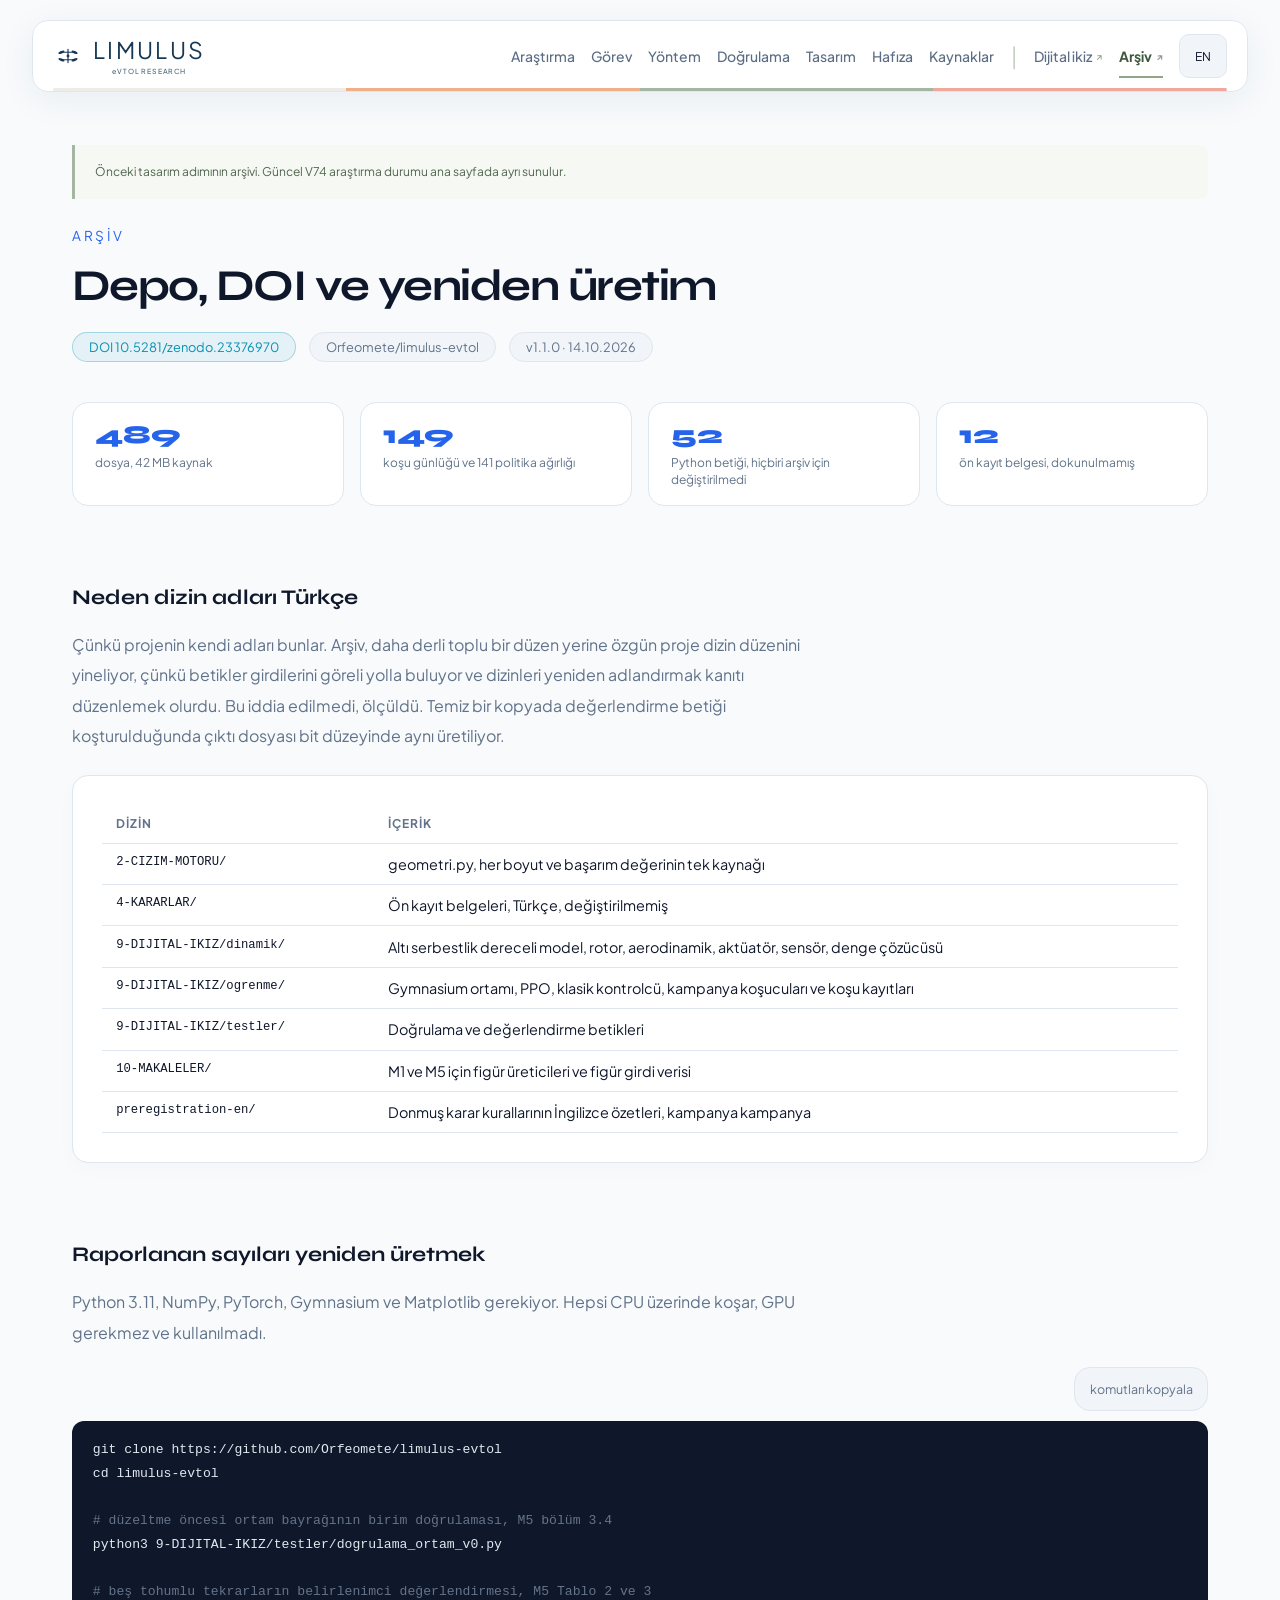
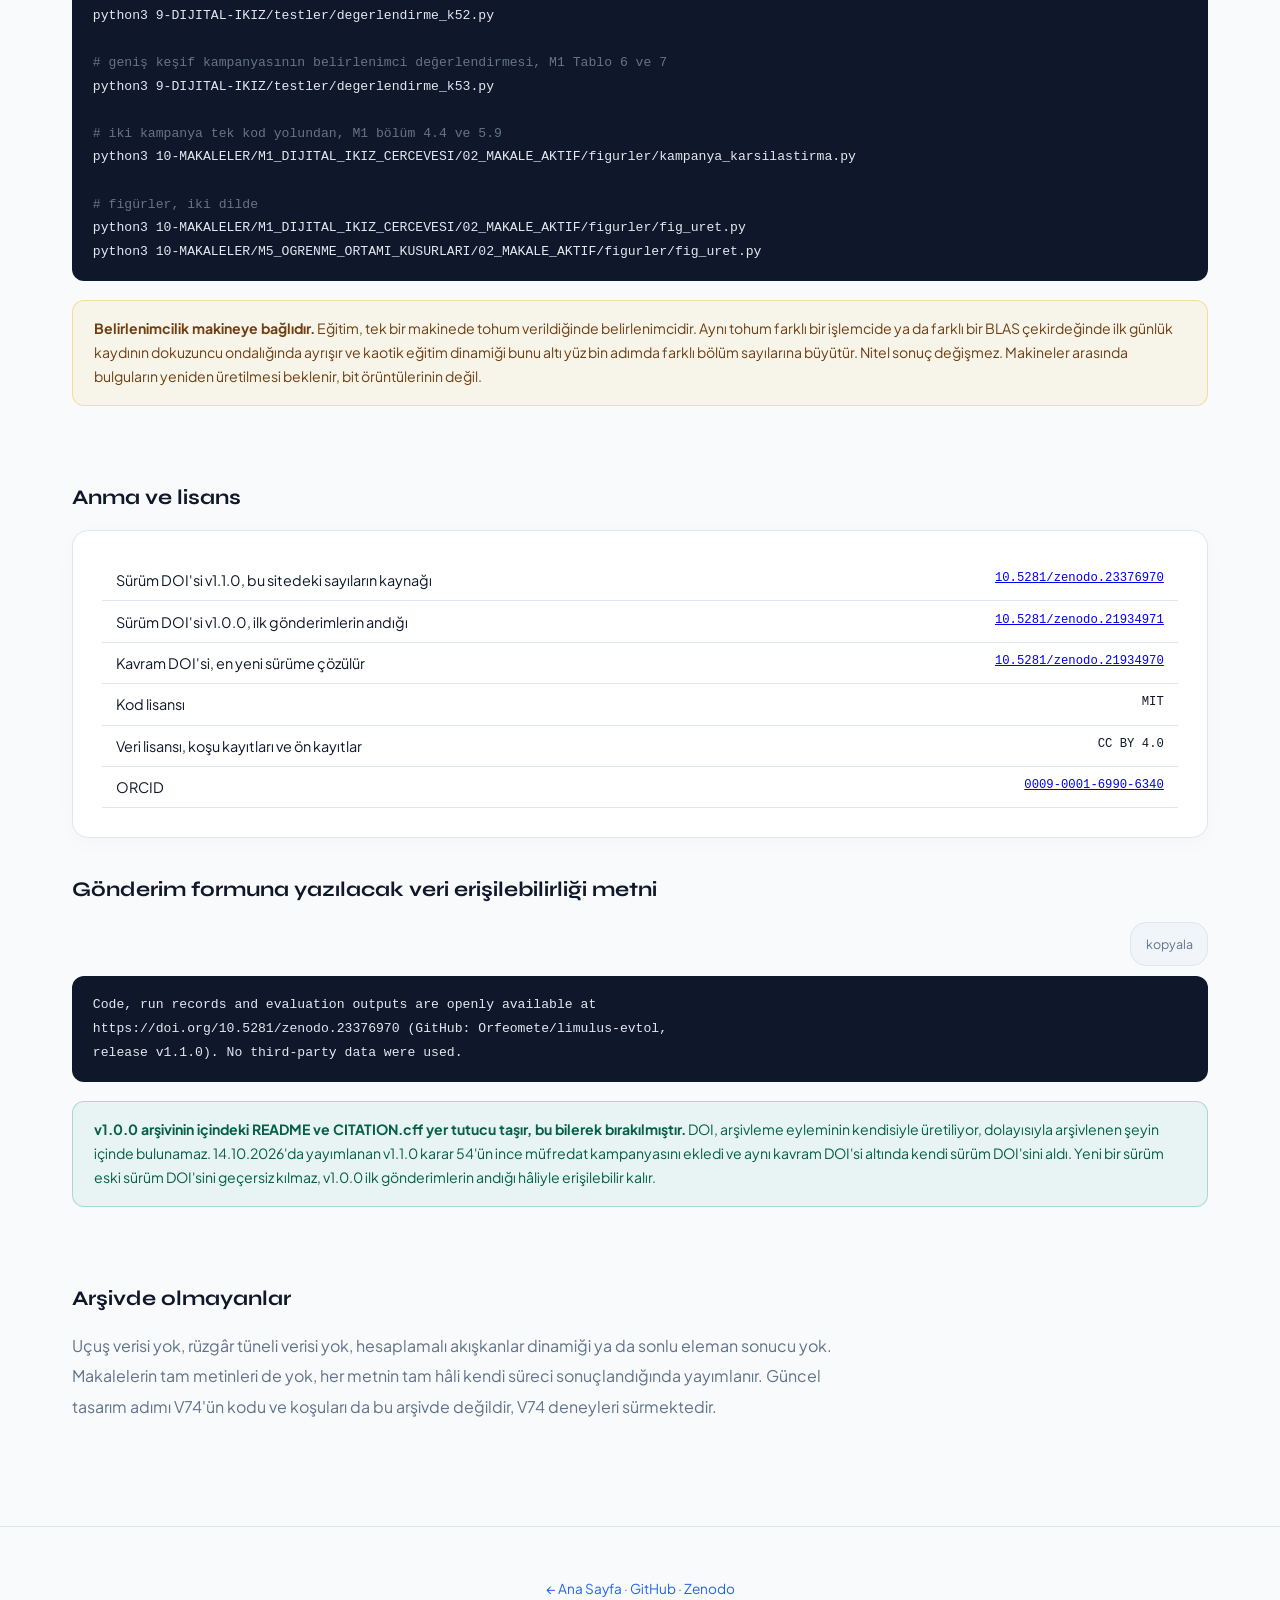
==== commit 7d49a4d0: "Add archived camera and component views with current-section navigation" ====
--- a/arsiv/index.html
+++ b/arsiv/index.html
@@ -14,7 +14,7 @@
 <meta name="twitter:card" content="summary_large_image">
 <link rel="icon" type="image/svg+xml" href="../favicon.svg?v=20261024symbol02">
 <link href="https://fonts.googleapis.com/css2?family=Plus+Jakarta+Sans:wght@300;400;500;600;700;800&family=Syne:wght@400;600;700;800&display=swap" rel="stylesheet">
-<link rel="stylesheet" href="../assets/limulus.css?v=20261024sections1">
+<link rel="stylesheet" href="../assets/limulus.css?v=20261024activenav1">
 <script>document.documentElement.classList.add("js")</script>
 
 <style>
@@ -162,7 +162,7 @@
   <a href="https://doi.org/10.5281/zenodo.21934970" target="_blank" rel="noopener">Zenodo</a>
 </footer>
 
-<script src="../assets/limulus.js?v=20261023r1"></script>
+<script src="../assets/limulus.js?v=20261024activenav1"></script>
 <script>
 function kopyala(id, btn) {
   var t = document.getElementById(id).innerText;
--- a/assets/limulus.css
+++ b/assets/limulus.css
@@ -250,3 +250,9 @@
  .nav-separator span { display:none; }
  html:not(.js) .nav-links { display:flex; flex-wrap:wrap; width:100%; order:3; }
 }
+
+/* Keep the approved 23/7px brand and both header controls on one phone row. */
+@media(max-width:480px) { nav { width:calc(100% - 28px); } }
+
+/* The current section or page is both darker and underlined. */
+.nav-links a[aria-current] { color:#3e583e; font-weight:700; box-shadow:inset 0 -2px #8fa787; }
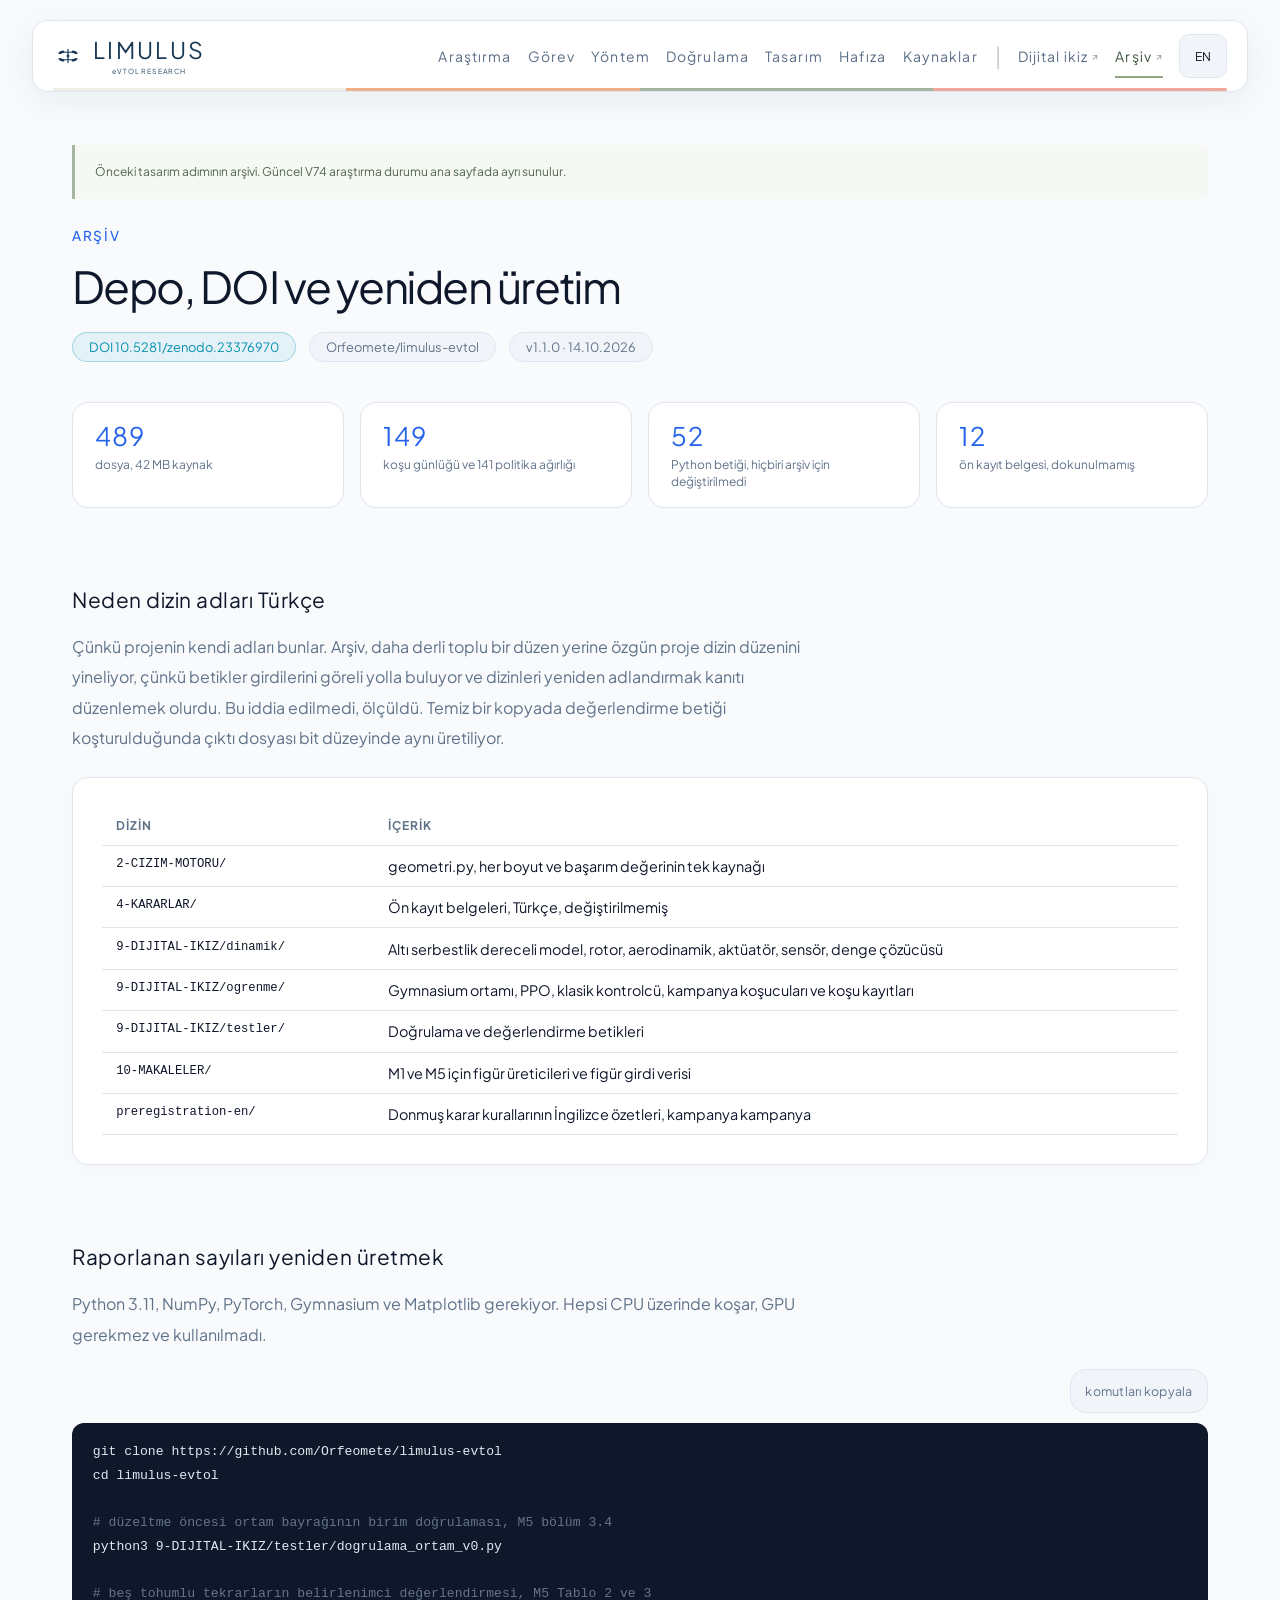
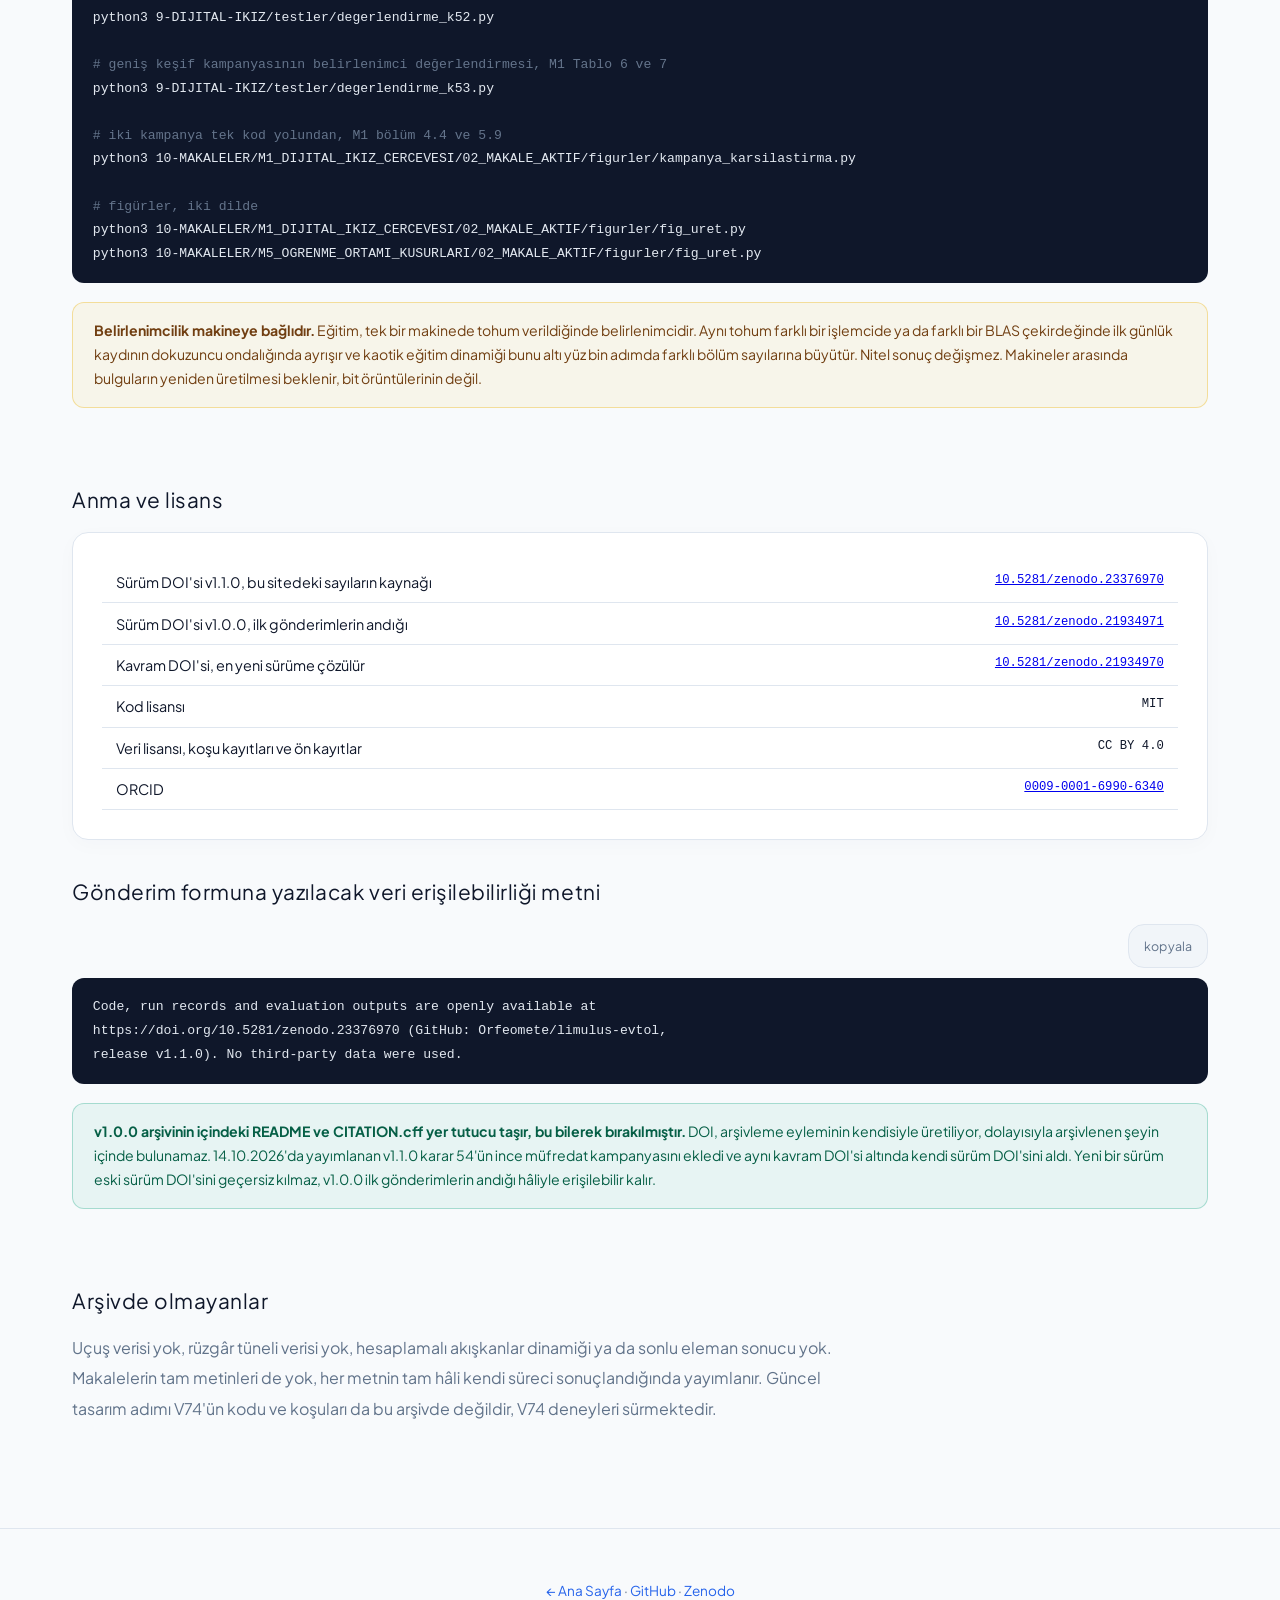
==== commit e45b9253: "Apply approved lightweight 69B typography to headings and all action boxes" ====
--- a/arsiv/index.html
+++ b/arsiv/index.html
@@ -23,6 +23,7 @@
 .kopyala { background: var(--surface2); border: 1px solid var(--border); border-radius: 16px; padding: 0.35rem 0.9rem; font-size: 0.78rem; cursor: pointer; font-family: inherit; color: var(--text-muted); }
 .kopyala:hover { border-color: var(--accent); color: var(--accent); }
 </style>
+<link rel="stylesheet" href="../assets/typography.css?v=20261025type69b1">
 </head>
 <body data-kok="../" class="archive-page"><a class="skip-link" href="#archive-content">İçeriğe geç / Skip to content</a>
 
--- a/assets/typography.css
+++ b/assets/typography.css
@@ -0,0 +1,44 @@
+/* Approved 69B typography: lightweight headings, navigation and action buttons. */
+body { font-family:'Plus Jakarta Sans',sans-serif; font-weight:400; }
+h1,h2,h3,.home h2,.intro h1,.page-head h1 {
+  font-family:'Plus Jakarta Sans',sans-serif;
+  font-weight:400;
+  letter-spacing:.025em;
+  line-height:1.2;
+}
+h3,.home h3 { font-weight:500; letter-spacing:.012em; line-height:1.4; }
+.intro h1 { font-size:clamp(32px,3.4vw,49px); }
+.home h2 { font-size:clamp(28px,3.2vw,42px); }
+.intro-facts dt,.chip .v,.h-code,.section-num,.evidence-number {
+  font-family:'Plus Jakarta Sans',sans-serif; font-weight:400; letter-spacing:.04em;
+}
+.evidence-heading strong { font-family:'Plus Jakarta Sans',sans-serif; font-weight:500; letter-spacing:.01em; }
+.eyebrow,.section-label,.small-label { font-weight:500; letter-spacing:.12em; }
+/* Keep every action box, selector and disclosure in the same light type style. */
+button,input,select,summary,[role="tab"],.button,.filter-btn,.kopyala,.sayfa-ic,
+.learning-node,.client-row span,.status-pill {
+  font-family:'Plus Jakarta Sans',sans-serif!important;
+  font-weight:400!important;
+  letter-spacing:.02em;
+}
+button strong,button b,button span,.button strong,.button b,.button span,
+summary strong,summary b,summary span {
+  font-family:inherit!important;
+  font-weight:400!important;
+}
+.kar-no,.gate-row > span,.limit-list strong {
+  font-family:'Plus Jakarta Sans',sans-serif;
+  font-weight:400;
+}
+.nav-links a { font-family:'Plus Jakarta Sans',sans-serif; font-size:14px; font-weight:400; letter-spacing:.08em; }
+.nav-links a[aria-current] { font-weight:400; }
+@media(max-width:600px) {
+  h1,h2,.home h2,.intro h1,.page-head h1 { letter-spacing:.005em; line-height:1.25; }
+  h3,.home h3 { letter-spacing:0; }
+  .intro h1 { font-size:clamp(28px,7.6vw,34px); }
+  .home h2 { font-size:clamp(26px,7vw,32px); }
+  .intro-lead { font-size:15px; line-height:1.85; }
+  .section-intro .lead,.hypothesis p,.method-copy > p:not(.small-label) { font-size:14px; line-height:1.85; }
+  .nav-links a { font-weight:400; letter-spacing:.04em; }
+  .button { letter-spacing:.01em; }
+}
